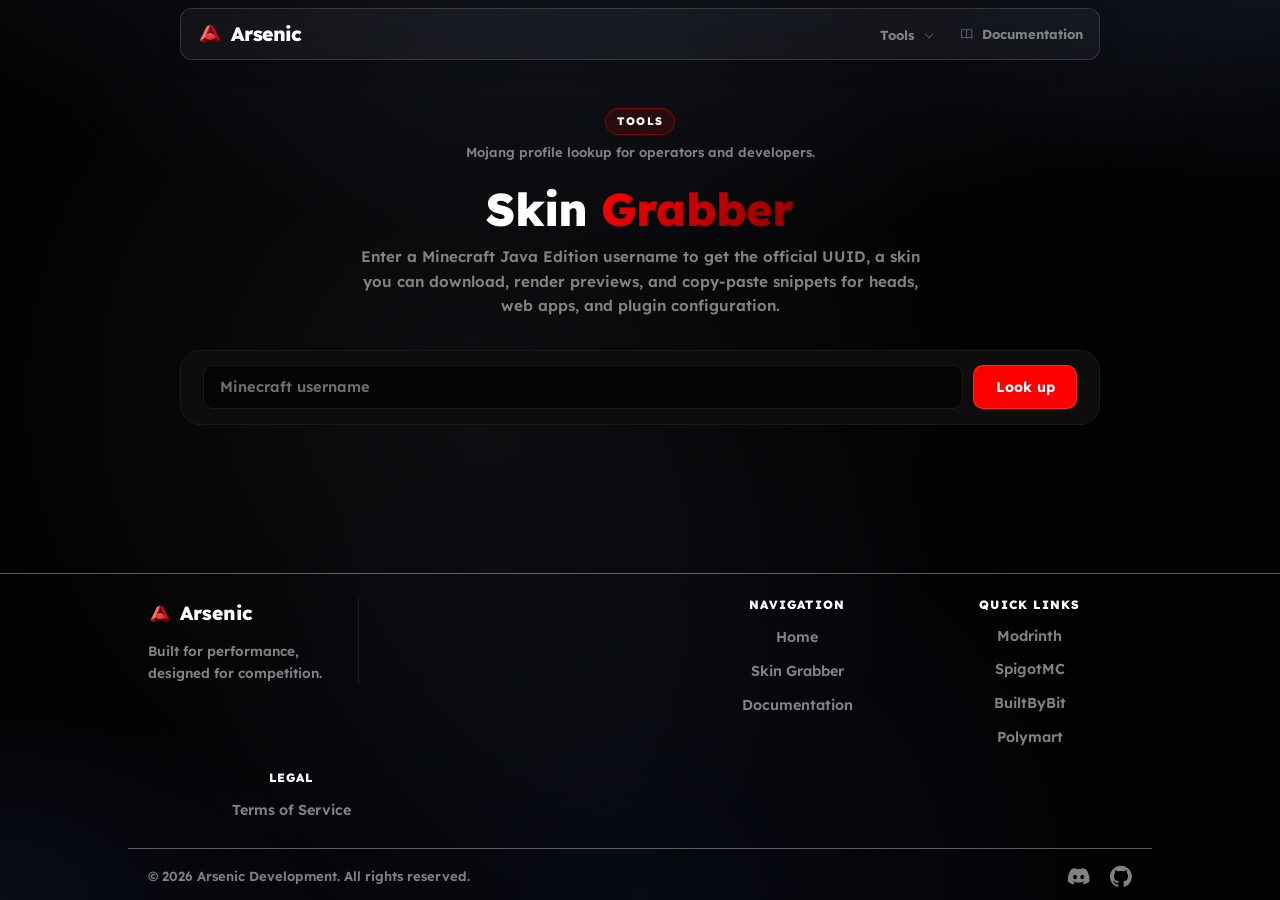
==== skingrabber/index.html @ a6e33fc0 "Fixed some bugs about skin grabber" ====
<!doctype html>
<html lang="en" data-theme="dark">
    <head>
        <meta charset="UTF-8" />
        <meta name="viewport" content="width=device-width, initial-scale=1.0" />
        <meta
            name="description"
            content="Look up any Minecraft Java player: UUID, skin download, avatar URL, and quick copy fields for server owners and plugin configs."
        />
        <meta name="robots" content="index, follow" />
        <meta property="og:type" content="website" />
        <meta
            property="og:title"
            content="Arsenic Development | Skin Grabber"
        />
        <meta
            property="og:description"
            content="Resolve Minecraft usernames to UUIDs, preview skins, and copy URLs for your server stack."
        />
        <meta name="twitter:card" content="summary" />
        <title>Skin Grabber | Arsenic Development</title>

        <link rel="preload" href="../assets/arsenic.png" as="image" />
        <link rel="icon" type="image/png" href="../assets/arsenic.png" />

        <link rel="preconnect" href="https://fonts.googleapis.com" />
        <link rel="preconnect" href="https://fonts.gstatic.com" crossorigin />
        <link
            href="https://fonts.googleapis.com/css2?family=Lexend:wght@100..900&display=swap"
            rel="stylesheet"
        />
        <link
            rel="stylesheet"
            href="https://cdn.jsdelivr.net/npm/bootstrap-icons@1.11.3/font/bootstrap-icons.min.css"
            crossorigin="anonymous"
        />
        <link rel="stylesheet" href="../styles.css" />
    </head>

    <body>
        <a href="#main" class="skip-link">Skip to main content</a>

        <header class="header">
            <div class="header-inner">
                <div class="header-container">
                    <a
                        href="../index.html"
                        class="logo logo--link"
                        aria-label="Arsenic home"
                    >
                        <img
                            src="../assets/arsenic.png"
                            alt=""
                            class="logo-img"
                            width="26"
                            height="26"
                        />
                        <span class="logo-text">Arsenic</span>
                    </a>

                    <nav class="nav-menu" aria-label="Main">
                        <ul class="nav-links">
                            <li class="nav-item dropdown" id="tools-dropdown">
                                <a
                                    href="#"
                                    class="nav-link nav-link--tools dropdown-toggle"
                                    aria-expanded="false"
                                    aria-haspopup="true"
                                >
                                    <span class="nav-link-label">Tools</span>
                                    <i
                                        class="bi bi-chevron-down dropdown-arrow"
                                        aria-hidden="true"
                                    ></i>
                                </a>
                                <ul class="dropdown-menu" role="menu">
                                    <li role="none">
                                        <a href="#" role="menuitem"
                                            ><i
                                                class="bi bi-palette-fill dropdown-item-icon"
                                                aria-hidden="true"
                                            ></i>
                                            GUI Texture Builder</a
                                        >
                                    </li>
                                    <li role="none">
                                        <a href="./" role="menuitem"
                                            ><i
                                                class="bi bi-person-square dropdown-item-icon"
                                                aria-hidden="true"
                                            ></i>
                                            Skin Grabber</a
                                        >
                                    </li>
                                </ul>
                            </li>
                            <li>
                                <a href="#" class="nav-link nav-link--doc">
                                    <i
                                        class="bi bi-book nav-link-icon"
                                        aria-hidden="true"
                                    ></i>
                                    <span class="nav-link-label"
                                        >Documentation</span
                                    >
                                </a>
                            </li>
                        </ul>
                    </nav>
                </div>
            </div>
        </header>

        <main id="main">
            <section
                class="tool-page section"
                aria-labelledby="skin-grabber-title"
            >
                <div class="container">
                    <div class="tool-page-header">
                        <div
                            class="section-eyebrow section-eyebrow--center animate-on-scroll slide-up"
                        >
                            <span class="section-badge section-badge--red"
                                >Tools</span
                            >
                            <p class="section-lede">
                                Mojang profile lookup for operators and
                                developers.
                            </p>
                        </div>
                        <h1 id="skin-grabber-title">
                            Skin <span class="text-gradient">Grabber</span>
                        </h1>
                        <p class="tool-page-lede">
                            Enter a Minecraft Java Edition username to get the
                            official UUID, a skin you can download, render
                            previews, and copy‑paste snippets for heads, web
                            apps, and plugin configuration.
                        </p>
                    </div>

                    <div class="tool-panel animate-on-scroll slide-up">
                        <form
                            class="tool-form"
                            id="skin-form"
                            method="get"
                            action="#"
                            autocomplete="off"
                            data-bwignore
                            data-lpignore="true"
                            data-1p-ignore
                        >
                            <label class="visually-hidden" for="skin-username"
                                >Minecraft username</label
                            >
                            <input
                                class="tool-input"
                                id="skin-username"
                                name="mc-player-lookup"
                                type="search"
                                placeholder="Minecraft username"
                                spellcheck="false"
                                maxlength="16"
                                required
                                autocomplete="off"
                                autocorrect="off"
                                autocapitalize="none"
                                data-bwignore
                                data-lpignore="true"
                                data-1p-ignore
                            />
                            <button type="submit" class="tool-submit">
                                Look up
                            </button>
                        </form>
                        <p
                            class="tool-status"
                            id="skin-status"
                            role="status"
                            aria-live="polite"
                        ></p>
                        <div
                            class="tool-results"
                            id="skin-results"
                            aria-live="polite"
                        ></div>
                    </div>
                </div>
            </section>
        </main>

        <footer class="footer" role="contentinfo">
            <div class="footer-separator"></div>
            <div class="container footer-container">
                <div class="footer-brand">
                    <div class="footer-logo">
                        <img
                            src="../assets/arsenic.png"
                            alt=""
                            class="footer-logo-img"
                            loading="lazy"
                            width="24"
                            height="24"
                        />
                        <span class="footer-logo-text">Arsenic</span>
                    </div>
                    <p class="footer-desc">
                        Built for performance,<br />
                        designed for competition.<br />
                    </p>
                </div>

                <div class="footer-divider" aria-hidden="true"></div>

                <nav class="footer-col footer-nav-block" aria-label="Footer">
                    <h4 class="footer-col-title">Navigation</h4>
                    <ul>
                        <li><a href="../index.html#main">Home</a></li>
                        <li><a href="./">Skin Grabber</a></li>
                        <li><a href="#">Documentation</a></li>
                    </ul>
                </nav>

                <div class="footer-col footer-quick-block">
                    <h4 class="footer-col-title">Quick Links</h4>
                    <ul class="footer-market-icons">
                        <li>
                            <a
                                href="https://modrinth.com"
                                class="footer-market-link"
                                target="_blank"
                                rel="noopener noreferrer"
                                >Modrinth</a
                            >
                        </li>
                        <li>
                            <a
                                href="https://www.spigotmc.org"
                                class="footer-market-link"
                                target="_blank"
                                rel="noopener noreferrer"
                                >SpigotMC</a
                            >
                        </li>
                        <li>
                            <a
                                href="https://builtbybit.com"
                                class="footer-market-link"
                                target="_blank"
                                rel="noopener noreferrer"
                                >BuiltByBit</a
                            >
                        </li>
                        <li>
                            <a
                                href="https://polymart.org"
                                class="footer-market-link"
                                target="_blank"
                                rel="noopener noreferrer"
                                >Polymart</a
                            >
                        </li>
                    </ul>
                </div>

                <div class="footer-col footer-legal-block">
                    <h4 class="footer-col-title">Legal</h4>
                    <ul>
                        <li><a href="#">Terms of Service</a></li>
                    </ul>
                </div>
            </div>
            <div class="footer-bottom">
                <div class="container footer-bottom-container">
                    <p class="footer-bottom-copy">
                        &copy; <span id="current-year"></span> Arsenic
                        Development. All rights reserved.
                    </p>
                    <div class="footer-bottom-links">
                        <a
                            href="https://discord.gg/BewvqAe3jb"
                            aria-label="Discord"
                            target="_blank"
                            rel="noopener noreferrer"
                            class="footer-bottom-icon"
                            ><i
                                class="bi bi-discord footer-icon-bs"
                                aria-hidden="true"
                            ></i
                        ></a>
                        <a
                            href="https://github.com/Arsenic-Development"
                            aria-label="GitHub"
                            target="_blank"
                            rel="noopener noreferrer"
                            class="footer-bottom-icon"
                            ><i
                                class="bi bi-github footer-icon-bs"
                                aria-hidden="true"
                            ></i
                        ></a>
                    </div>
                </div>
            </div>
        </footer>

        <script src="../script.js"></script>
        <script src="skin-grabber.js"></script>
    </body>
</html>
---- styles.css ----
:root {
    --color-primary: #ff0000;
    --color-primary-dark: #b30000;
    --color-primary-rgb: 255, 0, 0;

    --color-bg: #000000;
    --color-bg-soft: #0a0a0a;
    --color-bg-card: #0d0d0d;
    --color-bg-icon: #050505;
    --color-bg-rgb: 0, 0, 0;

    --color-text: #ffffff;
    --color-text-muted: #828282;
    --color-border: #1a1a1a;

    --gradient-primary: linear-gradient(
        135deg,
        var(--color-primary) 0%,
        #8b0000 100%
    );
    --gradient-glow: radial-gradient(
        circle,
        rgba(255, 0, 0, 0.35) 0%,
        rgba(0, 0, 0, 0) 65%
    );

    --font-sans: "Lexend", ui-sans-serif, system-ui, "Segoe UI", sans-serif;
    --font-mono:
        ui-monospace, SFMono-Regular, "Cascadia Code", "Source Code Pro", Menlo,
        Consolas, monospace;
    --font-serif: ui-serif, Georgia, "Times New Roman", serif;

    --spacing-sm: 0.5rem;
    --spacing-md: 1rem;
    --spacing-lg: 2rem;
    --spacing-xl: 4rem;
    --radius-sm: 8px;
    --radius-md: 12px;
    --radius-lg: 24px;

    --transition-fast: 0.2s ease;
    --transition-normal: 0.3s cubic-bezier(0.4, 0, 0.2, 1);
    --transition-slow: 0.5s ease;

    --shadow-sm:
        0 4px 6px -1px rgba(0, 0, 0, 0.1), 0 2px 4px -1px rgba(0, 0, 0, 0.06);
    --shadow-md:
        0 10px 15px -3px rgba(0, 0, 0, 0.5), 0 4px 6px -2px rgba(0, 0, 0, 0.25);
    --shadow-glow: 0 0 28px rgba(255, 0, 0, 0.45);

    --layout-width: 80%;
    --layout-max: 1440px;
    --band-max: 920px;
}

@layer base {
    *,
    *::before,
    *::after {
        margin: 0;
        padding: 0;
        box-sizing: border-box;
    }

    html {
        scroll-behavior: smooth;
        font-size: 16px;
    }

    body {
        font-family: var(--font-sans);
        background-color: #020203;
        color: var(--color-text);
        line-height: 1.65;
        overflow-x: hidden;
        position: relative;
        min-height: 100vh;
        display: flex;
        flex-direction: column;
        font-size: 106.25%;
        font-weight: 600;
        user-select: none;
        -webkit-user-drag: none;
        scrollbar-width: none;
        -ms-overflow-style: none;
    }

    body::before {
        content: "";
        position: fixed;
        inset: 0;
        z-index: -1;
        pointer-events: none;
        background:
            radial-gradient(
                ellipse 120% 90% at 50% -25%,
                rgba(51, 65, 85, 0.45),
                transparent 58%
            ),
            radial-gradient(
                ellipse 55% 40% at 100% 0%,
                rgba(30, 41, 59, 0.35),
                transparent 55%
            ),
            radial-gradient(
                ellipse 50% 45% at 0% 100%,
                rgba(15, 23, 42, 0.55),
                transparent 50%
            ),
            radial-gradient(
                circle at 50% 100%,
                rgba(15, 23, 42, 0.4),
                transparent 45%
            ),
            #020203;
        animation: ambientMesh 22s ease-in-out infinite alternate;
    }

    body::after {
        content: "";
        position: fixed;
        inset: -15%;
        z-index: -1;
        pointer-events: none;
        background: radial-gradient(
            circle at 40% 45%,
            rgba(148, 163, 184, 0.08),
            transparent 42%
        );
        animation: ambientGlow 16s ease-in-out infinite alternate;
    }

    body::-webkit-scrollbar {
        display: none;
    }

    h1,
    h2,
    h3,
    h4,
    h5,
    h6 {
        font-family: var(--font-sans);
        line-height: 1.15;
        font-weight: 800;
        letter-spacing: -0.02em;
    }

    #main {
        flex: 1 0 auto;
    }

    a {
        text-decoration: none;
        color: inherit;
        transition: color var(--transition-fast);
    }

    ul {
        list-style: none;
    }

    code,
    kbd,
    samp,
    pre {
        font-family: var(--font-mono);
    }

    img {
        max-width: 100%;
        height: auto;
        display: block;
        image-rendering: -webkit-optimize-contrast;
    }

    .skip-link {
        position: absolute;
        top: -100px;
        left: 0;
        background: var(--color-primary);
        color: white;
        padding: 1rem;
        z-index: 2000;
        transition: top 0.3s ease;
        font-family: var(--font-sans);
        font-size: 0.9rem;
        font-weight: 700;
    }

    .skip-link:focus {
        top: 0;
    }

    .visually-hidden {
        position: absolute;
        width: 1px;
        height: 1px;
        padding: 0;
        margin: -1px;
        overflow: hidden;
        clip: rect(0, 0, 0, 0);
        white-space: nowrap;
        border: 0;
    }
}

@layer components {
    .container {
        width: var(--layout-width);
        max-width: var(--layout-max);
        margin: 0 auto;
        padding: 0 clamp(0.75rem, 2vw, 1.25rem);
    }

    .section {
        padding: calc(var(--spacing-xl) * 2) 0;
        position: relative;
        display: flex;
        flex-direction: column;
        justify-content: center;
        overflow: hidden;
        contain: content;
    }

    .section-title {
        font-size: clamp(2.25rem, 4.5vw, 3.5rem);
        margin-bottom: var(--spacing-xl);
        text-align: center;
        font-weight: 800;
    }

    .section-eyebrow {
        display: flex;
        flex-direction: column;
        align-items: flex-start;
        gap: 0.45rem;
        margin-bottom: 1.25rem;
        max-width: 28rem;
    }

    .section-eyebrow--center {
        align-items: center;
        text-align: center;
        margin-left: auto;
        margin-right: auto;
        max-width: 32rem;
    }

    .section-eyebrow + .section-title,
    .section-eyebrow + .hero-badge {
        margin-top: 0;
    }

    .hero-content > .section-eyebrow {
        margin-left: auto;
        margin-right: auto;
        align-items: center;
        text-align: center;
    }

    .section-badge {
        display: inline-flex;
        align-items: center;
        padding: 0.22rem 0.65rem;
        border-radius: 999px;
        font-size: 0.68rem;
        font-weight: 800;
        letter-spacing: 0.12em;
        text-transform: uppercase;
        color: rgba(255, 255, 255, 0.9);
        background: rgba(255, 255, 255, 0.08);
        border: 1px solid rgba(255, 255, 255, 0.16);
    }

    .section-badge--red {
        color: #fff;
        background: rgba(255, 0, 0, 0.12);
        border-color: rgba(255, 0, 0, 0.35);
    }

    .section-lede {
        font-family: var(--font-sans);
        font-size: 0.82rem;
        font-weight: 600;
        color: var(--color-text-muted);
        line-height: 1.55;
        margin: 0;
    }

    .faq-list {
        max-width: var(--band-max);
        margin: 0 auto;
        display: flex;
        flex-direction: column;
        gap: 1rem;
    }

    .faq-item {
        padding: 0;
        border-radius: 12px;
        border: 1px solid var(--color-border);
        background: rgba(255, 255, 255, 0.02);
        transition:
            border-color var(--transition-normal),
            background-color var(--transition-normal);
    }

    .faq-item:hover {
        border-color: rgba(255, 0, 0, 0.2);
        background: rgba(255, 0, 0, 0.04);
    }

    .faq-summary {
        display: flex;
        align-items: center;
        justify-content: space-between;
        gap: 0.75rem;
        padding: 1.1rem 1.25rem;
        list-style: none;
        cursor: pointer;
        font-family: var(--font-sans);
        font-size: 0.95rem;
        font-weight: 800;
        color: var(--color-text);
    }

    .faq-item summary::-webkit-details-marker,
    .faq-summary::-webkit-details-marker {
        display: none;
    }

    .faq-question-text {
        flex: 1;
        text-align: left;
        line-height: 1.3;
    }

    .faq-chevron {
        flex-shrink: 0;
        display: flex;
        align-items: center;
        justify-content: center;
        width: 1.35rem;
        height: 1.35rem;
        font-size: 0.82rem;
        color: var(--color-text-muted);
        opacity: 0.9;
        transition:
            transform var(--transition-normal),
            color var(--transition-fast);
    }

    .faq-item[open] .faq-chevron {
        transform: rotate(180deg);
        color: var(--color-primary);
    }

    .faq-answer {
        font-family: var(--font-sans);
        font-size: 0.88rem;
        font-weight: 600;
        color: var(--color-text-muted);
        line-height: 1.6;
        margin: 0;
        padding: 0.75rem 1.25rem 1.15rem;
        border-top: 1px solid rgba(255, 255, 255, 0.06);
    }

    .header {
        position: fixed;
        top: 0.5rem;
        left: 50%;
        transform: translateX(-50%);
        width: min(var(--layout-width), var(--band-max));
        max-width: min(var(--layout-max), var(--band-max));
        z-index: 1000;
        background: rgba(255, 255, 255, 0.04);
        backdrop-filter: blur(18px) saturate(1.2);
        -webkit-backdrop-filter: blur(18px) saturate(1.2);
        border: 1px solid rgba(255, 255, 255, 0.14);
        border-radius: 12px;
        padding: 0;
        box-shadow: 0 2px 24px rgba(0, 0, 0, 0.12);
        transition:
            background var(--transition-normal),
            border-color var(--transition-normal),
            backdrop-filter 0.35s ease,
            -webkit-backdrop-filter 0.35s ease,
            box-shadow var(--transition-normal);
    }

    .header.scrolled {
        background: rgba(255, 255, 255, 0.04);
        border-color: rgba(255, 255, 255, 0.14);
        backdrop-filter: blur(18px) saturate(1.2);
        -webkit-backdrop-filter: blur(18px) saturate(1.2);
        box-shadow: 0 2px 24px rgba(0, 0, 0, 0.12);
    }

    .header-inner {
        width: 100%;
        margin: 0;
        padding: 0.55rem 1rem;
    }

    .header-container {
        display: flex;
        align-items: center;
        justify-content: space-between;
        width: 100%;
        gap: 1rem;
    }

    .logo {
        display: flex;
        align-items: center;
        gap: 0.5rem;
        font-family: var(--font-sans);
        font-size: clamp(1.02rem, 2.1vw, 1.22rem);
        font-weight: 800;
        letter-spacing: -0.03em;
        white-space: nowrap;
        transition: color var(--transition-normal);
    }

    .logo--link {
        cursor: pointer;
        color: inherit;
        text-decoration: none;
    }

    .logo--link:hover .logo-text {
        color: var(--color-primary);
    }

    .logo-img {
        width: 26px;
        height: 26px;
        object-fit: contain;
        image-rendering: auto;
        -webkit-font-smoothing: antialiased;
    }

    .nav-link--doc,
    .nav-link--tools {
        flex-direction: row;
        align-items: center;
        justify-content: flex-start;
        gap: 0.45rem;
    }

    .nav-link-label {
        line-height: 1.2;
    }

    .dropdown-arrow {
        display: inline-flex;
        align-items: center;
        justify-content: center;
        width: 1rem;
        height: 1rem;
        font-size: 0.64rem;
        line-height: 1;
        margin: 0;
        opacity: 0.9;
        transition: transform 0.3s cubic-bezier(0.4, 0, 0.2, 1);
    }

    .nav-link-icon {
        display: inline-flex;
        align-items: center;
        justify-content: center;
        width: 1rem;
        height: 1rem;
        font-size: 0.72rem;
        line-height: 1;
        opacity: 0.85;
    }

    .nav-menu {
        margin-left: auto;
    }

    .nav-links {
        display: flex;
        gap: 1.35rem;
        margin: 0;
        align-items: center;
    }

    .nav-item.dropdown {
        position: relative;
    }

    .nav-item.dropdown::after {
        content: "";
        position: absolute;
        left: 50%;
        transform: translateX(-50%);
        top: 100%;
        width: min(12rem, 85vw);
        height: 0.85rem;
        background: transparent;
        z-index: 1001;
    }

    .nav-link {
        font-family: var(--font-sans);
        font-size: 0.82rem;
        font-weight: 700;
        color: var(--color-text-muted);
        transition: color var(--transition-fast);
        display: inline-flex;
        align-items: center;
        gap: 0.45rem;
    }

    .nav-item.dropdown:hover .dropdown-arrow,
    .nav-item.dropdown.active .dropdown-arrow {
        transform: rotate(-180deg);
    }

    .nav-link:hover {
        color: var(--color-primary);
    }

    .dropdown-menu {
        position: absolute;
        top: calc(100% + 0.35rem);
        left: 50%;
        transform: translateX(-50%) translateY(0);
        background: rgba(8, 8, 8, 0.94);
        border: 1px solid var(--color-border);
        border-radius: 10px;
        padding: 0.35rem 0;
        min-width: 11.5rem;
        max-width: 14rem;
        opacity: 0;
        visibility: hidden;
        pointer-events: none;
        z-index: 1002;
        transition:
            opacity var(--transition-fast),
            visibility var(--transition-fast),
            transform var(--transition-fast);
        box-shadow: var(--shadow-md);
    }

    .nav-item.dropdown:hover .dropdown-menu,
    .nav-item.dropdown.active .dropdown-menu {
        opacity: 1;
        visibility: visible;
        pointer-events: auto;
        transform: translateX(-50%) translateY(0);
    }

    .dropdown-menu a {
        display: flex;
        align-items: center;
        gap: 0.55rem;
        padding: 0.42rem 0.75rem;
        font-family: var(--font-sans);
        font-size: 0.8rem;
        font-weight: 600;
        color: var(--color-text-muted);
    }

    .dropdown-item-icon {
        flex-shrink: 0;
        font-size: 0.95rem;
        opacity: 0.85;
        color: var(--color-primary);
    }

    .dropdown-menu a:hover {
        color: var(--color-primary);
        background: rgba(255, 0, 0, 0.06);
    }

    .dropdown-menu a:hover .dropdown-item-icon {
        opacity: 1;
    }

    .btn {
        display: inline-flex;
        align-items: center;
        justify-content: center;
        gap: 0.5rem;
        border-radius: var(--radius-sm);
        font-family: var(--font-sans);
        transition: all var(--transition-normal);
    }

    .hero {
        position: relative;
        min-height: 100vh;
        padding-top: clamp(6rem, 14vh, 8rem);
        padding-bottom: 9rem;
        text-align: center;
    }

    .hero-backdrop {
        position: absolute;
        inset: 0;
        z-index: 0;
        pointer-events: none;
        background-image:
            linear-gradient(rgba(255, 255, 255, 0.035) 1px, transparent 1px),
            linear-gradient(
                90deg,
                rgba(255, 255, 255, 0.035) 1px,
                transparent 1px
            );
        background-size: 52px 52px;
        mask-image: radial-gradient(
            ellipse 85% 75% at 50% 40%,
            rgb(0 0 0) 0%,
            transparent 72%
        );
        -webkit-mask-image: radial-gradient(
            ellipse 85% 75% at 50% 40%,
            rgb(0 0 0) 0%,
            transparent 72%
        );
        opacity: 0.55;
        animation: gridDrift 48s linear infinite;
    }

    .hero-backdrop::after {
        content: "";
        position: absolute;
        inset: 0;
        background: radial-gradient(
            ellipse 70% 55% at 50% 28%,
            rgba(148, 163, 184, 0.06),
            transparent 65%
        );
        mix-blend-mode: screen;
    }

    .hero-content {
        position: relative;
        z-index: 1;
    }

    .hero-badge {
        display: inline-flex;
        align-items: center;
        gap: 0.45rem;
        margin: 0 auto 1.15rem;
        padding: 0.4rem 1rem 0.4rem 0.65rem;
        border-radius: 999px;
        font-family: var(--font-sans);
        font-size: 0.7rem;
        font-weight: 700;
        letter-spacing: 0.06em;
        text-transform: uppercase;
        color: rgba(255, 255, 255, 0.88);
        background: rgba(255, 255, 255, 0.06);
        border: 1px solid rgba(255, 255, 255, 0.16);
        backdrop-filter: blur(10px);
        -webkit-backdrop-filter: blur(10px);
        box-shadow: inset 0 1px 0 rgba(255, 255, 255, 0.06);
    }

    .hero-badge-pulse {
        width: 6px;
        height: 6px;
        border-radius: 50%;
        background: #ffaa00;
        box-shadow: 0 0 0 2px rgba(255, 170, 0, 0.35);
        animation: badgePulse 2s ease-in-out infinite;
    }

    .btn-hero {
        display: inline-flex;
        align-items: center;
        gap: 0.85rem;
        background-color: var(--color-bg-card);
        color: var(--color-text);
        padding: 1rem 1.5rem;
        font-size: 0.92rem;
        font-family: var(--font-sans);
        font-weight: 700;
        letter-spacing: 0.02em;
        text-transform: none;
        border: 1px solid var(--color-border);
        border-radius: 1.25rem;
        box-shadow: none;
        margin-top: 2rem;
        transition:
            border-color var(--transition-normal),
            background-color var(--transition-normal),
            color var(--transition-fast),
            transform var(--transition-fast);
        contain: layout paint;
    }

    .btn-hero-icon {
        width: 2.85rem;
        height: 2.85rem;
        border-radius: 0.65rem;
        background: var(--color-bg-icon);
        border: 1px solid var(--color-border);
        display: grid;
        place-items: center;
        color: #5865f2;
        font-size: 1.2rem;
        flex-shrink: 0;
        transition:
            border-color var(--transition-normal),
            box-shadow var(--transition-normal);
        box-shadow: inset 0 1px 0 rgba(255, 255, 255, 0.04);
        outline: none;
    }

    .hero-content h1 {
        font-family: var(--font-sans);
        font-size: clamp(2.5rem, 6vw, 4.25rem);
        font-weight: 800;
        letter-spacing: -0.03em;
        line-height: 1.08;
    }

    .hero-subtitle {
        font-family: var(--font-sans);
        color: var(--color-text-muted);
        max-width: 38rem;
        margin-inline: auto;
        font-size: 1.02rem;
        font-weight: 600;
        line-height: 1.65;
    }

    .scroll-cta {
        position: absolute;
        bottom: 2.5rem;
        left: 50%;
        transform: translateX(-50%);
        z-index: 1;
        display: flex;
        flex-direction: column;
        align-items: center;
        gap: 0.65rem;
    }

    .scroll-hint {
        font-family: var(--font-sans);
        font-size: 0.75rem;
        font-weight: 700;
        letter-spacing: 0.18em;
        text-transform: uppercase;
        color: var(--color-text-muted);
        opacity: 0.92;
    }

    .scroll-indicator {
        position: static;
        margin: 0;
        padding: 0;
        width: auto;
        height: auto;
        border: none;
        background: transparent;
        cursor: default;
        pointer-events: none;
        color: var(--color-primary);
        opacity: 0.88;
        line-height: 1;
        display: grid;
        place-items: center;
    }

    .scroll-indicator-arrow {
        font-size: 1.2rem;
        display: inline-block;
        line-height: 1;
        animation: scrollChevronFloat 1.6s ease-in-out infinite;
        will-change: transform;
    }

    .btn-hero:hover {
        border-color: rgba(255, 0, 0, 0.2);
        background: rgba(255, 0, 0, 0.04);
        color: var(--color-primary);
    }

    .btn-hero:hover .btn-hero-icon {
        border-color: rgba(255, 0, 0, 0.25);
        color: #7289da;
    }

    .btn-hero-label {
        line-height: 1.25;
        text-align: left;
    }

    .offer-card {
        background-color: var(--color-bg-card);
        padding: 2rem 1.75rem 2.25rem;
        border-radius: 1.25rem;
        border: 1px solid var(--color-border);
        text-align: center;
        transition:
            border-color var(--transition-normal),
            background-color var(--transition-normal);
        contain: layout paint;
    }

    .offer-card:hover {
        border-color: rgba(255, 0, 0, 0.2);
        background: rgba(255, 0, 0, 0.04);
    }

    .offer-icon-wrap {
        display: flex;
        justify-content: center;
        margin-bottom: 1.35rem;
    }

    .offer-icon {
        width: 3.25rem;
        height: 3.25rem;
        border-radius: 0.65rem;
        background: var(--color-bg-icon);
        border: 1px solid var(--color-border);
        display: grid;
        place-items: center;
        color: var(--color-primary);
        font-size: 1.35rem;
        box-shadow: inset 0 1px 0 rgba(255, 255, 255, 0.04);
        transition:
            box-shadow var(--transition-normal),
            border-color var(--transition-normal);
    }

    .offer-card h3 {
        font-family: var(--font-sans);
        font-size: clamp(1.25rem, 2.4vw, 1.5rem);
        font-weight: 800;
        color: var(--color-text);
        margin-bottom: 0.75rem;
        letter-spacing: -0.02em;
    }

    .offer-card p {
        font-family: var(--font-sans);
        color: var(--color-text-muted);
        font-size: 0.94rem;
        line-height: 1.62;
        font-weight: 600;
    }

    .section.offer {
        padding-bottom: calc(var(--spacing-xl) * 2.25);
    }

    .stat-item {
        padding: 1.75rem 1.25rem;
        border-radius: 1rem;
        background: rgba(255, 255, 255, 0.02);
        border: 1px solid var(--color-border);
        transition:
            border-color var(--transition-normal),
            background var(--transition-normal);
    }

    .stat-item:hover {
        border-color: rgba(255, 0, 0, 0.2);
        background: rgba(255, 0, 0, 0.04);
    }

    .stat-number .counter {
        font-family: var(--font-mono);
        background: var(--gradient-primary);
        -webkit-background-clip: text;
        background-clip: text;
        color: transparent;
        font-size: 2.5rem;
        font-weight: 800;
        font-feature-settings: "tnum";
    }

    .tool-page {
        padding-top: clamp(5.5rem, 12vh, 7rem);
        padding-bottom: calc(var(--spacing-xl) * 1.75);
        user-select: text;
        -webkit-user-select: text;
    }

    .tool-page-header {
        text-align: center;
        max-width: 36rem;
        margin: 0 auto 2rem;
    }

    .tool-page-header h1 {
        font-size: clamp(2rem, 4.5vw, 2.85rem);
        margin-bottom: 0.65rem;
    }

    .tool-page-lede {
        color: var(--color-text-muted);
        font-size: 0.95rem;
        line-height: 1.6;
        margin: 0;
    }

    .tool-panel {
        max-width: var(--band-max);
        margin: 0 auto;
        background-color: var(--color-bg-card);
        border: 1px solid var(--color-border);
        border-radius: 1.25rem;
        padding: 0.85rem clamp(0.95rem, 2.5vw, 1.35rem) 0.95rem;
        transition:
            border-color var(--transition-normal),
            background-color var(--transition-normal);
    }

    .tool-panel:has(.tool-results.is-visible) {
        padding-bottom: 1.35rem;
    }

    .tool-panel:hover {
        border-color: rgba(255, 0, 0, 0.15);
    }

    .tool-form {
        display: flex;
        flex-wrap: wrap;
        gap: 0.65rem;
        align-items: stretch;
        margin-bottom: 0;
    }

    .tool-input {
        flex: 1 1 12rem;
        min-width: 0;
        font-family: var(--font-sans);
        font-size: 0.92rem;
        font-weight: 600;
        color: var(--color-text);
        background: var(--color-bg-icon);
        border: 1px solid var(--color-border);
        border-radius: 10px;
        padding: 0.72rem 1rem;
        transition:
            border-color var(--transition-fast),
            box-shadow var(--transition-fast);
    }

    .tool-input::placeholder {
        color: rgba(130, 130, 130, 0.85);
    }

    .tool-input:focus {
        outline: none;
        border-color: rgba(255, 0, 0, 0.45);
        box-shadow: 0 0 0 3px rgba(255, 0, 0, 0.12);
    }

    .tool-submit {
        flex: 0 0 auto;
        font-family: var(--font-sans);
        font-size: 0.88rem;
        font-weight: 700;
        color: #fff;
        background: var(--color-primary);
        border: 1px solid rgba(255, 255, 255, 0.18);
        border-radius: 10px;
        padding: 0.72rem 1.35rem;
        cursor: pointer;
        transition:
            filter var(--transition-fast),
            transform var(--transition-fast);
    }

    .tool-submit:hover {
        filter: brightness(1.08);
    }

    .tool-submit:active {
        transform: scale(0.98);
    }

    .tool-submit:disabled {
        opacity: 0.55;
        cursor: not-allowed;
        transform: none;
    }

    .tool-status:empty {
        display: none;
    }

    .tool-status {
        font-size: 0.84rem;
        font-weight: 600;
        color: var(--color-text-muted);
        margin: 0.45rem 0 0;
    }

    .tool-status--error {
        color: #ff6b6b;
    }

    .tool-results {
        display: none;
        border-top: 1px solid rgba(255, 255, 255, 0.06);
        padding-top: 1.35rem;
        margin-top: 0.25rem;
    }

    .tool-results.is-visible {
        display: block;
    }

    .tool-results-grid {
        display: grid;
        gap: 1.15rem;
    }

    @media (min-width: 720px) {
        .tool-results-grid {
            grid-template-columns: minmax(0, 1fr) auto;
            align-items: start;
        }
    }

    .tool-skin-wrap {
        display: flex;
        justify-content: center;
        padding: 0.5rem 0;
    }

    .tool-skin-img {
        width: 120px;
        height: auto;
        image-rendering: pixelated;
        border-radius: 8px;
        border: 1px solid var(--color-border);
        background: var(--color-bg-icon);
    }

    .tool-meta-block h2 {
        font-size: 0.72rem;
        text-transform: uppercase;
        letter-spacing: 0.12em;
        color: var(--color-text-muted);
        margin: 0 0 0.85rem;
    }

    .tool-dl-row {
        display: flex;
        flex-wrap: wrap;
        gap: 0.5rem;
        margin-top: 1rem;
    }

    .tool-dl {
        display: inline-flex;
        align-items: center;
        gap: 0.4rem;
        font-size: 0.82rem;
        font-weight: 700;
        padding: 0.5rem 0.85rem;
        border-radius: 8px;
        border: 1px solid var(--color-border);
        background: var(--color-bg-icon);
        color: var(--color-text);
        transition:
            border-color var(--transition-fast),
            color var(--transition-fast);
    }

    .tool-dl:hover {
        border-color: rgba(255, 0, 0, 0.3);
        color: var(--color-primary);
    }

    .tool-field {
        margin-bottom: 0.65rem;
    }

    .tool-field label {
        display: block;
        font-size: 0.72rem;
        font-weight: 800;
        letter-spacing: 0.08em;
        text-transform: uppercase;
        color: var(--color-text-muted);
        margin-bottom: 0.28rem;
    }

    .tool-copy-row {
        display: flex;
        gap: 0.4rem;
        align-items: stretch;
    }

    .tool-copy-row code,
    .tool-code-block {
        font-family: var(--font-mono);
        font-size: 0.8rem;
        font-weight: 600;
        color: var(--color-text);
        background: var(--color-bg-icon);
        border: 1px solid var(--color-border);
        border-radius: 8px;
        padding: 0.45rem 0.65rem;
        flex: 1;
        min-width: 0;
        overflow-x: auto;
        word-break: break-all;
    }

    .tool-copy-btn {
        flex-shrink: 0;
        font-family: var(--font-sans);
        font-size: 0.72rem;
        font-weight: 700;
        color: var(--color-text-muted);
        background: transparent;
        border: 1px solid var(--color-border);
        border-radius: 8px;
        padding: 0.4rem 0.65rem;
        cursor: pointer;
        transition:
            border-color var(--transition-fast),
            color var(--transition-fast);
    }

    .tool-copy-btn:hover {
        border-color: rgba(255, 0, 0, 0.35);
        color: var(--color-primary);
    }

    .tool-commands {
        margin-top: 1rem;
    }

    .tool-commands h3 {
        font-size: 0.72rem;
        text-transform: uppercase;
        letter-spacing: 0.1em;
        color: var(--color-text-muted);
        margin: 0 0 0.5rem;
    }
}

@layer utilities {
    .text-gradient {
        background: var(--gradient-primary);
        -webkit-background-clip: text;
        background-clip: text;
        color: transparent;
        display: inline-block;
    }

    .text-center {
        text-align: center;
    }

    :focus-visible {
        outline: 3px solid var(--color-primary);
        outline-offset: 4px;
        border-radius: var(--radius-sm);
    }

    .btn-hero:focus-visible {
        outline: none;
        outline-offset: 0;
        box-shadow: 0 0 0 3px rgba(255, 0, 0, 0.45);
        border-radius: 1.25rem;
    }

    .btn-hero:focus-visible .btn-hero-icon {
        box-shadow: inset 0 1px 0 rgba(255, 255, 255, 0.04);
    }

    @media (prefers-reduced-motion: reduce) {
        *,
        *::before,
        *::after {
            animation-duration: 0.01ms !important;
            animation-iteration-count: 1 !important;
            transition-duration: 0.01ms !important;
            scroll-behavior: auto !important;
        }
    }

    @keyframes ambientMesh {
        0% {
            filter: brightness(1);
            transform: scale(1);
        }
        100% {
            filter: brightness(1.06);
            transform: scale(1.02);
        }
    }

    @keyframes ambientGlow {
        0% {
            opacity: 0.55;
            transform: translate(0, 0) scale(1);
        }
        100% {
            opacity: 0.85;
            transform: translate(3%, -2%) scale(1.12);
        }
    }

    @keyframes gridDrift {
        0% {
            background-position:
                0 0,
                0 0;
        }
        100% {
            background-position:
                52px 52px,
                52px 52px;
        }
    }

    @keyframes badgePulse {
        0%,
        100% {
            opacity: 1;
            transform: scale(1);
        }
        50% {
            opacity: 0.65;
            transform: scale(0.92);
        }
    }

    @keyframes scrollChevronFloat {
        0%,
        100% {
            transform: translateY(-5px);
        }
        50% {
            transform: translateY(7px);
        }
    }

    .animate-on-scroll {
        opacity: 0;
        transform: translateY(30px);
        transition: all 0.8s cubic-bezier(0.4, 0, 0.2, 1);
    }

    .animate-on-scroll.is-visible {
        opacity: 1;
        transform: translateY(0);
    }
}

.footer {
    flex-shrink: 0;
    padding: 1.15rem 0 0;
    margin-bottom: 0.15rem;
    position: relative;
    contain: layout;
}

.footer-separator {
    width: 100%;
    height: 1px;
    margin: 0;
    border: none;
    background: #ffffff;
    opacity: 0.35;
}

.footer-container {
    display: grid;
    grid-template-columns: 1fr;
    gap: 1.35rem;
    align-items: start;
    justify-items: center;
    padding-top: 1.5rem;
    padding-bottom: 0.35rem;
    text-align: center;
}

.footer-brand {
    padding-right: 0;
    margin-right: 0;
    border-right: none;
    max-width: 22rem;
}

@media (min-width: 900px) {
    .footer-container {
        grid-template-columns: minmax(0, 1.4fr) repeat(3, minmax(0, 1fr));
        column-gap: 1.75rem;
        justify-items: stretch;
        text-align: inherit;
    }

    .footer-brand {
        justify-self: start;
        text-align: left;
        max-width: none;
        padding-right: clamp(1rem, 3vw, 2.25rem);
        margin-right: clamp(0.5rem, 2vw, 1.25rem);
        border-right: 1px solid rgba(255, 255, 255, 0.08);
    }

    .footer-nav-block,
    .footer-quick-block,
    .footer-legal-block {
        justify-self: center;
        width: 100%;
        max-width: 13rem;
        text-align: center;
    }
}

@media (max-width: 899px) {
    .footer-brand {
        padding-bottom: 1.15rem;
        margin-bottom: 0.15rem;
        border-bottom: 1px solid rgba(255, 255, 255, 0.08);
    }

    .footer-logo {
        justify-content: center;
    }

    .footer-desc {
        margin-inline: auto;
    }
}

.footer-logo {
    display: flex;
    align-items: center;
    gap: 0.5rem;
    margin-bottom: 0.65rem;
}

.footer-logo-text {
    font-family: var(--font-sans);
    font-size: 1.2rem;
    font-weight: 800;
}

.footer-logo-img {
    width: 24px;
    height: 24px;
    image-rendering: auto;
    -webkit-font-smoothing: antialiased;
}

.footer-desc {
    color: var(--color-text-muted);
    font-size: 0.85rem;
    max-width: 300px;
    font-family: var(--font-sans);
    line-height: 1.6;
}

.footer-col-title {
    margin-bottom: 0.65rem;
    font-size: 0.75rem;
    text-transform: uppercase;
    font-family: var(--font-sans);
    font-weight: 800;
    letter-spacing: 0.1em;
    color: var(--color-text);
}

.footer-quick-block {
    display: flex;
    flex-direction: column;
    align-items: center;
}

.footer-quick-block .footer-col-title {
    margin-bottom: 0.55rem;
}

.footer-nav-block ul,
.footer-legal-block ul {
    display: flex;
    flex-direction: column;
    align-items: center;
    gap: 0.35rem;
}

.footer-nav-block ul li,
.footer-legal-block ul li,
.footer-quick-block .footer-market-icons li {
    margin-bottom: 0;
}

.footer-col > ul > li {
    margin-bottom: 0;
}

.footer-col a {
    color: var(--color-text-muted);
    font-size: 0.9rem;
    font-family: var(--font-sans);
    font-weight: 600;
    transition:
        color var(--transition-fast),
        transform var(--transition-fast);
}

.footer-col a:hover {
    color: var(--color-primary);
}

.footer-nav-block a {
    display: inline-block;
    transform-origin: center center;
}

.footer-nav-block a:hover {
    color: var(--color-primary);
    transform: scale(1.08);
}

.footer-market-icons {
    display: flex;
    flex-direction: column;
    gap: 0.35rem;
    align-items: center;
}

.footer-quick-block .footer-market-icons li {
    margin-bottom: 0;
    width: 100%;
}

.footer-market-link {
    display: inline-flex;
    align-items: center;
    gap: 0.5rem;
    padding: 0;
    margin: 0;
    border: none;
    background: none;
    box-shadow: none;
    border-radius: 0;
    color: var(--color-text-muted);
    transition:
        color var(--transition-fast),
        transform var(--transition-fast);
    transform-origin: center center;
    appearance: none;
    -webkit-appearance: none;
}

.footer-market-link:hover {
    color: var(--color-primary);
    transform: scale(1.08);
}

.footer-bottom {
    margin-top: 1.2rem;
    padding: 0 0 0.2rem;
    border-top: none;
    color: var(--color-text-muted);
    font-size: 0.82rem;
    font-family: var(--font-sans);
    font-weight: 600;
    position: relative;
}

.footer-bottom::before {
    content: "";
    display: block;
    width: 80%;
    max-width: var(--layout-max);
    height: 1px;
    margin: 0 auto 0.6rem;
    background: #ffffff;
    opacity: 0.35;
}

.footer-bottom-container {
    display: flex;
    flex-wrap: wrap;
    align-items: center;
    justify-content: space-between;
    gap: 1rem;
}

.footer-bottom-copy {
    text-align: left;
    margin: 0;
}

.footer-bottom-links {
    display: flex;
    align-items: center;
    gap: 1.25rem;
}

.footer-bottom-icon {
    display: inline-block;
    font-size: 1.35rem;
    color: var(--color-text-muted);
    transition:
        color var(--transition-fast),
        transform var(--transition-fast);
}

.footer-bottom-icon:hover {
    color: var(--color-primary);
    transform: scale(1.12);
}

.offer-grid {
    display: grid;
    grid-template-columns: repeat(auto-fit, minmax(280px, 1fr));
    gap: 1.75rem;
    max-width: var(--band-max);
    margin-inline: auto;
    justify-content: center;
}

.stats-grid {
    display: grid;
    grid-template-columns: repeat(2, minmax(0, 1fr));
    gap: var(--spacing-lg);
    max-width: var(--band-max);
    margin-inline: auto;
    text-align: center;
}

@media (max-width: 520px) {
    .stats-grid {
        grid-template-columns: 1fr;
    }
}

.stat-label {
    color: var(--color-text-muted);
    font-size: 0.75rem;
    font-family: var(--font-sans);
    font-weight: 700;
    text-transform: uppercase;
    letter-spacing: 0.14em;
    margin-top: 0.5rem;
}

@media (max-width: 768px) {
    .nav-links {
        display: none;
    }
}
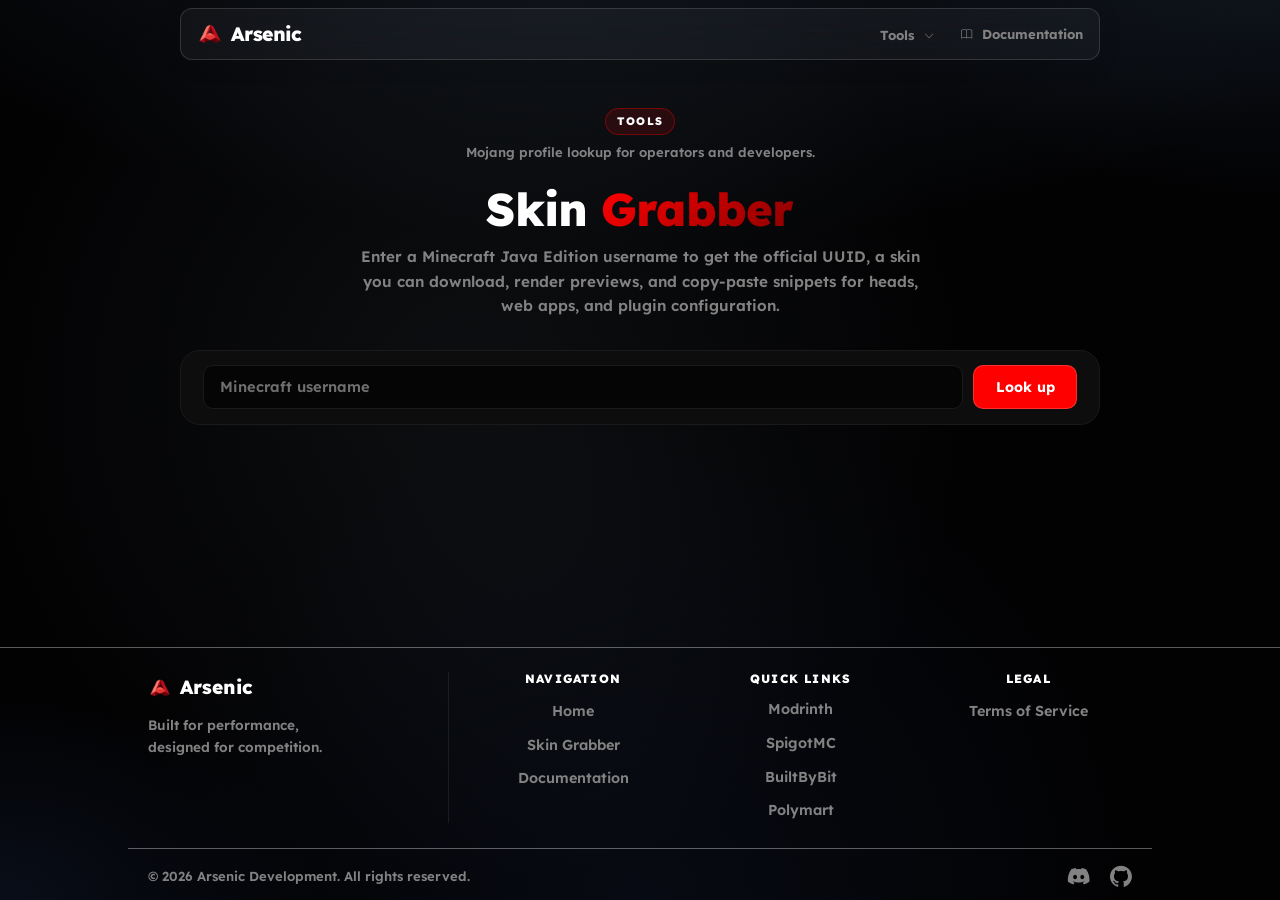
==== commit 91332378: "Fixed some bugs and added another website for skin grabber" ====
--- a/skingrabber/index.html
+++ b/skingrabber/index.html
@@ -146,6 +146,7 @@
                             id="skin-form"
                             method="get"
                             action="#"
+                            novalidate
                             autocomplete="off"
                             data-bwignore
                             data-lpignore="true"
@@ -162,7 +163,6 @@
                                 placeholder="Minecraft username"
                                 spellcheck="false"
                                 maxlength="16"
-                                required
                                 autocomplete="off"
                                 autocorrect="off"
                                 autocapitalize="none"
@@ -174,6 +174,13 @@
                                 Look up
                             </button>
                         </form>
+                        <div
+                            class="tool-validation"
+                            id="skin-validation"
+                            role="alert"
+                            aria-live="assertive"
+                            hidden
+                        ></div>
                         <p
                             class="tool-status"
                             id="skin-status"
--- a/styles.css
+++ b/styles.css
@@ -923,7 +923,7 @@
         padding-bottom: 1.35rem;
     }
 
-    .tool-panel:hover {
+    .tool-panel:hover:not(:has(.tool-input:focus)) {
         border-color: rgba(255, 0, 0, 0.15);
     }
 
@@ -955,10 +955,41 @@
         color: rgba(130, 130, 130, 0.85);
     }
 
-    .tool-input:focus {
+    .tool-input[type="search"]::-webkit-search-cancel-button,
+    .tool-input[type="search"]::-webkit-search-decoration {
+        -webkit-appearance: none;
+        appearance: none;
+    }
+
+    .tool-input:focus,
+    .tool-input:focus-visible {
         outline: none;
-        border-color: rgba(255, 0, 0, 0.45);
-        box-shadow: 0 0 0 3px rgba(255, 0, 0, 0.12);
+        border-color: var(--color-primary);
+        box-shadow: none;
+    }
+
+    .tool-input--invalid {
+        border-color: rgba(255, 90, 90, 0.65);
+    }
+
+    .tool-validation {
+        display: flex;
+        align-items: flex-start;
+        gap: 0.5rem;
+        margin-top: 0.65rem;
+        padding: 0.65rem 0.9rem;
+        border-radius: 10px;
+        border: 1px solid rgba(255, 60, 60, 0.4);
+        background: rgba(255, 0, 0, 0.07);
+        color: #ffc9c9;
+        font-size: 0.84rem;
+        font-weight: 600;
+        line-height: 1.45;
+        font-family: var(--font-sans);
+    }
+
+    .tool-validation[hidden] {
+        display: none;
     }
 
     .tool-submit {
@@ -1163,21 +1194,26 @@
         text-align: center;
     }
 
+    :focus,
     :focus-visible {
-        outline: 3px solid var(--color-primary);
-        outline-offset: 4px;
-        border-radius: var(--radius-sm);
-    }
-
-    .btn-hero:focus-visible {
-        outline: none;
-        outline-offset: 0;
-        box-shadow: 0 0 0 3px rgba(255, 0, 0, 0.45);
-        border-radius: 1.25rem;
+        outline: none !important;
+        box-shadow: none !important;
     }
 
     .btn-hero:focus-visible .btn-hero-icon {
         box-shadow: inset 0 1px 0 rgba(255, 255, 255, 0.04);
+    }
+
+    .tool-input:focus,
+    .tool-input:focus-visible {
+        outline: none !important;
+        border-color: var(--color-primary);
+        box-shadow: none !important;
+    }
+
+    .tool-input--invalid:focus,
+    .tool-input--invalid:focus-visible {
+        border-color: rgba(255, 90, 90, 0.65);
     }
 
     @media (prefers-reduced-motion: reduce) {
@@ -1295,26 +1331,61 @@
     max-width: 22rem;
 }
 
+.footer-divider {
+    display: none;
+}
+
 @media (min-width: 900px) {
     .footer-container {
-        grid-template-columns: minmax(0, 1.4fr) repeat(3, minmax(0, 1fr));
-        column-gap: 1.75rem;
+        grid-template-columns: minmax(0, 1.35fr) 1px repeat(3, minmax(0, 1fr));
+        grid-template-areas: "brand divider nav quick legal";
+        column-gap: 1.25rem;
+        align-items: start;
         justify-items: stretch;
         text-align: inherit;
     }
 
+    .footer-divider {
+        grid-area: divider;
+        display: block;
+        width: 1px;
+        align-self: stretch;
+        min-height: 4rem;
+        margin: 0;
+        padding: 0;
+        background: rgba(255, 255, 255, 0.08);
+        border: none;
+        justify-self: center;
+    }
+
     .footer-brand {
+        grid-area: brand;
         justify-self: start;
         text-align: left;
         max-width: none;
-        padding-right: clamp(1rem, 3vw, 2.25rem);
-        margin-right: clamp(0.5rem, 2vw, 1.25rem);
-        border-right: 1px solid rgba(255, 255, 255, 0.08);
-    }
-
-    .footer-nav-block,
-    .footer-quick-block,
+        padding-right: 0;
+        margin-right: 0;
+        border-right: none;
+    }
+
+    .footer-nav-block {
+        grid-area: nav;
+        justify-self: center;
+        width: 100%;
+        max-width: 13rem;
+        text-align: center;
+    }
+
+    .footer-quick-block {
+        grid-area: quick;
+        justify-self: center;
+        width: 100%;
+        max-width: 13rem;
+        text-align: center;
+    }
+
     .footer-legal-block {
+        grid-area: legal;
         justify-self: center;
         width: 100%;
         max-width: 13rem;
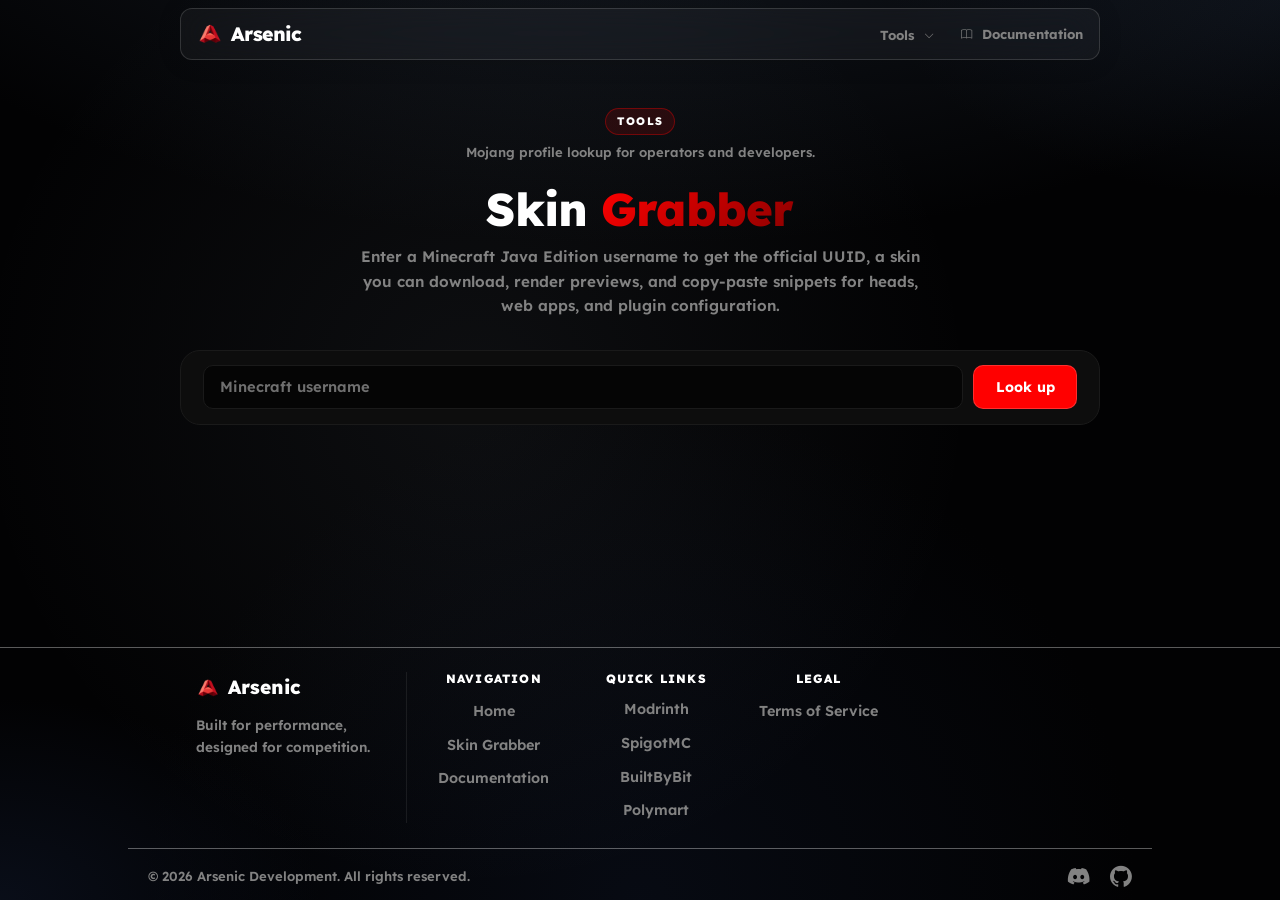
==== commit 687c2476: "Fixed some bugs and added more features for skin grabber" ====
--- a/skingrabber/index.html
+++ b/skingrabber/index.html
@@ -18,7 +18,7 @@
             content="Resolve Minecraft usernames to UUIDs, preview skins, and copy URLs for your server stack."
         />
         <meta name="twitter:card" content="summary" />
-        <title>Skin Grabber | Arsenic Development</title>
+        <title>Arsenic Development | Skin Grabber</title>
 
         <link rel="preload" href="../assets/arsenic.png" as="image" />
         <link rel="icon" type="image/png" href="../assets/arsenic.png" />
--- a/styles.css
+++ b/styles.css
@@ -787,7 +787,7 @@
     }
 
     .btn-hero:hover .btn-hero-icon {
-        border-color: rgba(255, 0, 0, 0.25);
+        border-color: var(--color-border);
         color: #7289da;
     }
 
@@ -1062,17 +1062,84 @@
 
     .tool-skin-wrap {
         display: flex;
-        justify-content: center;
-        padding: 0.5rem 0;
+        flex-direction: column;
+        align-items: center;
+        gap: 0.85rem;
+        width: 100%;
+        max-width: 11.5rem;
+        padding: 0.35rem 0 0;
     }
 
     .tool-skin-img {
         width: 120px;
         height: auto;
+        max-height: 220px;
+        object-fit: contain;
         image-rendering: pixelated;
         border-radius: 8px;
         border: 1px solid var(--color-border);
         background: var(--color-bg-icon);
+    }
+
+    .tool-skin-layers {
+        width: 100%;
+        padding: 0.65rem 0.7rem 0.75rem;
+        border-radius: 10px;
+        border: 1px solid var(--color-border);
+        background: var(--color-bg-icon);
+        font-family: var(--font-sans);
+    }
+
+    .tool-skin-layers h3 {
+        font-size: 0.68rem;
+        font-weight: 800;
+        letter-spacing: 0.1em;
+        text-transform: uppercase;
+        color: var(--color-text-muted);
+        margin: 0 0 0.5rem;
+    }
+
+    .tool-skin-layers dl {
+        margin: 0;
+        display: grid;
+        gap: 0.35rem 0.5rem;
+    }
+
+    .tool-skin-layers dt {
+        font-size: 0.68rem;
+        font-weight: 800;
+        text-transform: uppercase;
+        letter-spacing: 0.06em;
+        color: var(--color-text-muted);
+    }
+
+    .tool-skin-layers dd {
+        margin: 0;
+        font-size: 0.78rem;
+        font-weight: 600;
+        color: var(--color-text);
+        line-height: 1.45;
+    }
+
+    .tool-skin-layers ul {
+        margin: 0.2rem 0 0;
+        padding-left: 1rem;
+        font-size: 0.74rem;
+        font-weight: 600;
+        color: var(--color-text-muted);
+        line-height: 1.45;
+    }
+
+    .tool-panel .tool-copy-row code,
+    .tool-panel .tool-code-block {
+        user-select: none;
+        -webkit-user-select: none;
+        cursor: default;
+    }
+
+    button.tool-dl {
+        font: inherit;
+        cursor: pointer;
     }
 
     .tool-meta-block h2 {
@@ -1109,6 +1176,11 @@
     .tool-dl:hover {
         border-color: rgba(255, 0, 0, 0.3);
         color: var(--color-primary);
+    }
+
+    .tool-dl:disabled {
+        opacity: 0.55;
+        cursor: not-allowed;
     }
 
     .tool-field {
@@ -1313,6 +1385,10 @@
     opacity: 0.35;
 }
 
+.footer .container.footer-container {
+    max-width: min(var(--layout-max), 58rem);
+}
+
 .footer-container {
     display: grid;
     grid-template-columns: 1fr;
@@ -1337,11 +1413,11 @@
 
 @media (min-width: 900px) {
     .footer-container {
-        grid-template-columns: minmax(0, 1.35fr) 1px repeat(3, minmax(0, 1fr));
+        grid-template-columns: minmax(0, 12.5rem) 1px repeat(3, minmax(0, 9.5rem));
         grid-template-areas: "brand divider nav quick legal";
-        column-gap: 1.25rem;
+        column-gap: 0.65rem;
         align-items: start;
-        justify-items: stretch;
+        justify-items: center;
         text-align: inherit;
     }
 
@@ -1362,7 +1438,7 @@
         grid-area: brand;
         justify-self: start;
         text-align: left;
-        max-width: none;
+        max-width: 14rem;
         padding-right: 0;
         margin-right: 0;
         border-right: none;
@@ -1372,7 +1448,7 @@
         grid-area: nav;
         justify-self: center;
         width: 100%;
-        max-width: 13rem;
+        max-width: 10.5rem;
         text-align: center;
     }
 
@@ -1380,7 +1456,7 @@
         grid-area: quick;
         justify-self: center;
         width: 100%;
-        max-width: 13rem;
+        max-width: 10.5rem;
         text-align: center;
     }
 
@@ -1388,7 +1464,7 @@
         grid-area: legal;
         justify-self: center;
         width: 100%;
-        max-width: 13rem;
+        max-width: 10.5rem;
         text-align: center;
     }
 }
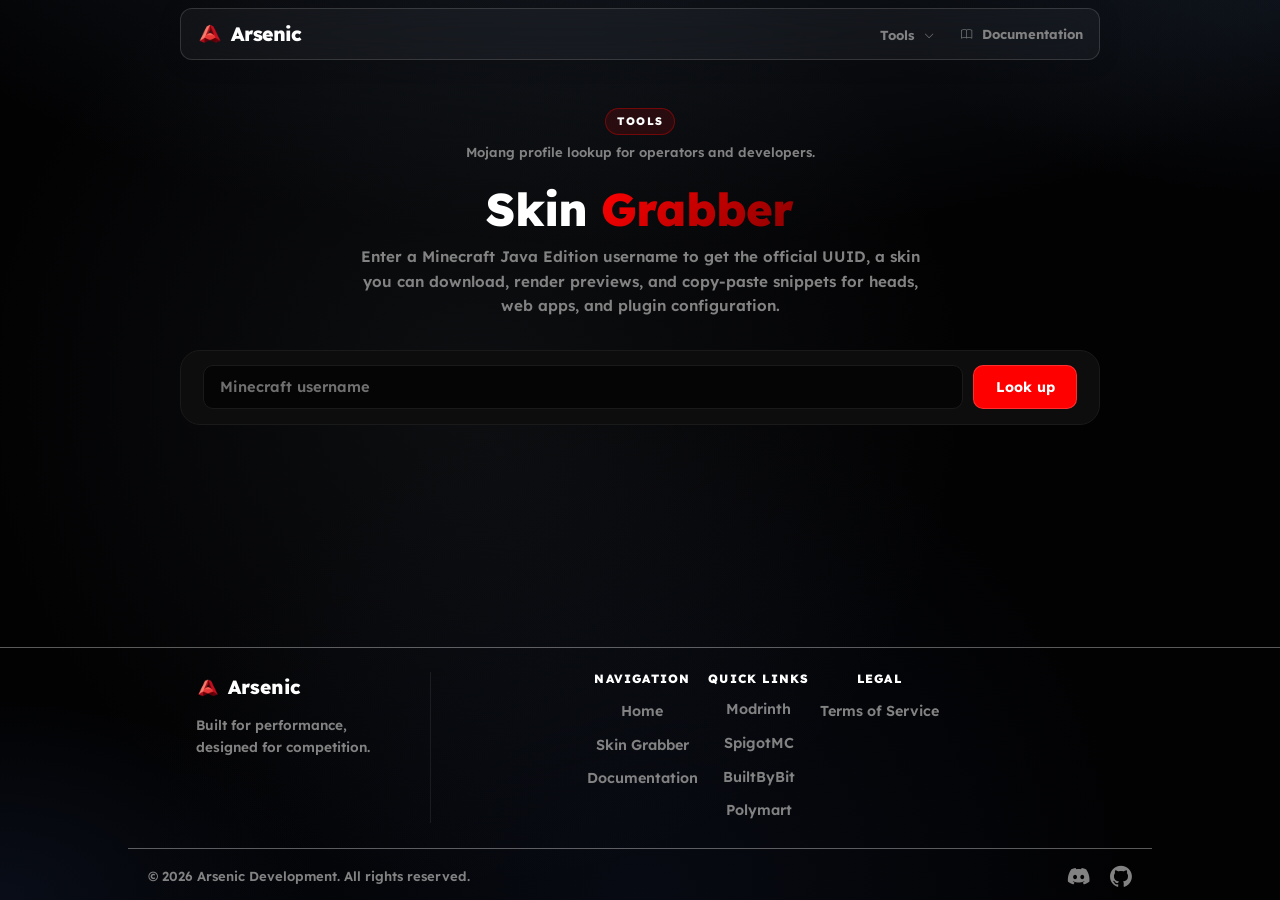
==== commit 3b43a147: "Fixed some bugs" ====
--- a/skingrabber/index.html
+++ b/skingrabber/index.html
@@ -38,8 +38,6 @@
     </head>
 
     <body>
-        <a href="#main" class="skip-link">Skip to main content</a>
-
         <header class="header">
             <div class="header-inner">
                 <div class="header-container">
@@ -219,63 +217,64 @@
                 </div>
 
                 <div class="footer-divider" aria-hidden="true"></div>
-
-                <nav class="footer-col footer-nav-block" aria-label="Footer">
-                    <h4 class="footer-col-title">Navigation</h4>
-                    <ul>
-                        <li><a href="../index.html#main">Home</a></li>
-                        <li><a href="./">Skin Grabber</a></li>
-                        <li><a href="#">Documentation</a></li>
-                    </ul>
-                </nav>
-
-                <div class="footer-col footer-quick-block">
-                    <h4 class="footer-col-title">Quick Links</h4>
-                    <ul class="footer-market-icons">
-                        <li>
-                            <a
-                                href="https://modrinth.com"
-                                class="footer-market-link"
-                                target="_blank"
-                                rel="noopener noreferrer"
-                                >Modrinth</a
-                            >
-                        </li>
-                        <li>
-                            <a
-                                href="https://www.spigotmc.org"
-                                class="footer-market-link"
-                                target="_blank"
-                                rel="noopener noreferrer"
-                                >SpigotMC</a
-                            >
-                        </li>
-                        <li>
-                            <a
-                                href="https://builtbybit.com"
-                                class="footer-market-link"
-                                target="_blank"
-                                rel="noopener noreferrer"
-                                >BuiltByBit</a
-                            >
-                        </li>
-                        <li>
-                            <a
-                                href="https://polymart.org"
-                                class="footer-market-link"
-                                target="_blank"
-                                rel="noopener noreferrer"
-                                >Polymart</a
-                            >
-                        </li>
-                    </ul>
-                </div>
-
-                <div class="footer-col footer-legal-block">
-                    <h4 class="footer-col-title">Legal</h4>
-                    <ul>
-                        <li><a href="#">Terms of Service</a></li>
-                    </ul>
+                <div class="footer-right">
+                    <nav class="footer-col footer-nav-block" aria-label="Footer">
+                        <h4 class="footer-col-title">Navigation</h4>
+                        <ul>
+                            <li><a href="../index.html#main">Home</a></li>
+                            <li><a href="./">Skin Grabber</a></li>
+                            <li><a href="#">Documentation</a></li>
+                        </ul>
+                    </nav>
+
+                    <div class="footer-col footer-quick-block">
+                        <h4 class="footer-col-title">Quick Links</h4>
+                        <ul class="footer-market-icons">
+                            <li>
+                                <a
+                                    href="https://modrinth.com"
+                                    class="footer-market-link"
+                                    target="_blank"
+                                    rel="noopener noreferrer"
+                                    >Modrinth</a
+                                >
+                            </li>
+                            <li>
+                                <a
+                                    href="https://www.spigotmc.org"
+                                    class="footer-market-link"
+                                    target="_blank"
+                                    rel="noopener noreferrer"
+                                    >SpigotMC</a
+                                >
+                            </li>
+                            <li>
+                                <a
+                                    href="https://builtbybit.com"
+                                    class="footer-market-link"
+                                    target="_blank"
+                                    rel="noopener noreferrer"
+                                    >BuiltByBit</a
+                                >
+                            </li>
+                            <li>
+                                <a
+                                    href="https://polymart.org"
+                                    class="footer-market-link"
+                                    target="_blank"
+                                    rel="noopener noreferrer"
+                                    >Polymart</a
+                                >
+                            </li>
+                        </ul>
+                    </div>
+
+                    <div class="footer-col footer-legal-block">
+                        <h4 class="footer-col-title">Legal</h4>
+                        <ul>
+                            <li><a href="#">Terms of Service</a></li>
+                        </ul>
+                    </div>
                 </div>
             </div>
             <div class="footer-bottom">
--- a/styles.css
+++ b/styles.css
@@ -174,24 +174,6 @@
         image-rendering: -webkit-optimize-contrast;
     }
 
-    .skip-link {
-        position: absolute;
-        top: -100px;
-        left: 0;
-        background: var(--color-primary);
-        color: white;
-        padding: 1rem;
-        z-index: 2000;
-        transition: top 0.3s ease;
-        font-family: var(--font-sans);
-        font-size: 0.9rem;
-        font-weight: 700;
-    }
-
-    .skip-link:focus {
-        top: 0;
-    }
-
     .visually-hidden {
         position: absolute;
         width: 1px;
@@ -856,6 +838,84 @@
         padding-bottom: calc(var(--spacing-xl) * 2.25);
     }
 
+    .team-grid {
+        display: flex;
+        flex-wrap: wrap;
+        justify-content: center;
+        gap: 1.5rem;
+        max-width: 720px;
+        margin: 2rem auto 0;
+    }
+
+    .team-card {
+        flex: 1 1 280px;
+        max-width: 380px;
+        display: flex;
+        flex-direction: column;
+        align-items: center;
+    }
+
+    .team-avatar {
+        width: 96px;
+        height: 96px;
+        border-radius: 50%;
+        border: 2px solid var(--color-border);
+        object-fit: cover;
+        margin-bottom: 1rem;
+    }
+
+    .team-name {
+        margin-bottom: 0.5rem;
+    }
+
+    .team-role {
+        max-width: 26rem;
+    }
+
+    .team-discord {
+        display: inline-flex;
+        align-items: center;
+        justify-content: center;
+        gap: 0.45rem;
+        margin-top: 0.85rem;
+        font-size: 0.88rem;
+        font-weight: 600;
+        color: var(--color-text-muted);
+    }
+
+    .team-discord .bi {
+        font-size: 1.05rem;
+        color: #7289da;
+    }
+
+    .team-github-link {
+        display: inline-flex;
+        align-items: center;
+        gap: 0.45rem;
+        margin-top: 0.9rem;
+        font-size: 0.88rem;
+        font-weight: 700;
+        color: var(--color-text);
+        text-decoration: none;
+        padding: 0.45rem 0.75rem;
+        border-radius: var(--radius-sm);
+        border: 1px solid var(--color-border);
+        background: var(--color-bg-icon);
+        transition:
+            border-color var(--transition-fast),
+            color var(--transition-fast),
+            background var(--transition-fast);
+    }
+
+    .team-github-link:hover {
+        border-color: rgba(255, 255, 255, 0.18);
+        color: var(--color-primary);
+    }
+
+    .team-github-link .bi {
+        font-size: 1.1rem;
+    }
+
     .stat-item {
         padding: 1.75rem 1.25rem;
         border-radius: 1rem;
@@ -1060,29 +1120,111 @@
         }
     }
 
+    .tool-hints-split {
+        display: grid;
+    grid-template-columns: 1fr;
+        gap: 1rem;
+        margin-top: 1rem;
+        padding-top: 1.1rem;
+        border-top: 1px solid rgba(255, 255, 255, 0.06);
+    }
+
+    @media (min-width: 720px) {
+    .tool-hints-split:has(.tool-skin-layers) {
+        grid-template-columns: minmax(0, 1fr) minmax(11.5rem, 15rem);
+        align-items: start;
+        gap: 1.25rem;
+    }
+    }
+
+    .tool-hints-split .tool-commands {
+        margin-top: 0;
+    }
+
+    .tool-model-toggle {
+        display: flex;
+        flex-wrap: wrap;
+        align-items: center;
+        gap: 0.45rem 0.65rem;
+        margin-bottom: 0.6rem;
+    }
+
+    .tool-model-toggle-label {
+        font-size: 0.68rem;
+        font-weight: 800;
+        letter-spacing: 0.08em;
+        text-transform: uppercase;
+        color: var(--color-text-muted);
+    }
+
+    .tool-model-toggle-btns {
+        display: inline-flex;
+    border-radius: 999px;
+    border: 1px solid rgba(255, 255, 255, 0.14);
+        overflow: hidden;
+    background: rgba(255, 255, 255, 0.03);
+    }
+
+    .tool-model-btn {
+        margin: 0;
+    padding: 0.48rem 0.95rem;
+        font-family: var(--font-sans);
+    font-size: 0.78rem;
+        font-weight: 700;
+        border: none;
+        background: transparent;
+        color: var(--color-text-muted);
+        cursor: pointer;
+        transition:
+        background var(--transition-fast),
+        color var(--transition-fast),
+        box-shadow var(--transition-fast);
+    }
+
+    .tool-model-btn + .tool-model-btn {
+    border-left: 1px solid rgba(255, 255, 255, 0.14);
+    }
+
+    .tool-model-btn.is-active {
+    background: rgba(255, 0, 0, 0.22);
+    color: #ffffff;
+    box-shadow: inset 0 0 0 1px rgba(255, 255, 255, 0.10);
+    }
+
+    .tool-model-btn:hover:not(.is-active) {
+    color: var(--color-text);
+    background: rgba(255, 255, 255, 0.06);
+    }
+
+.tool-model-btn:focus-visible {
+    outline: 2px solid rgba(255, 0, 0, 0.55);
+    outline-offset: -2px;
+}
+
     .tool-skin-wrap {
         display: flex;
         flex-direction: column;
         align-items: center;
-        gap: 0.85rem;
+        justify-content: flex-start;
         width: 100%;
-        max-width: 11.5rem;
+    max-width: 8.25rem;
         padding: 0.35rem 0 0;
     }
 
     .tool-skin-img {
-        width: 120px;
-        height: auto;
-        max-height: 220px;
-        object-fit: contain;
+    width: 120px;
+    height: 120px;
+    max-height: none;
+    object-fit: cover;
         image-rendering: pixelated;
-        border-radius: 8px;
+    border-radius: 50%;
         border: 1px solid var(--color-border);
         background: var(--color-bg-icon);
     }
 
     .tool-skin-layers {
         width: 100%;
+    margin-top: 0.85rem;
         padding: 0.65rem 0.7rem 0.75rem;
         border-radius: 10px;
         border: 1px solid var(--color-border);
@@ -1413,12 +1555,21 @@
 
 @media (min-width: 900px) {
     .footer-container {
-        grid-template-columns: minmax(0, 12.5rem) 1px repeat(3, minmax(0, 9.5rem));
-        grid-template-areas: "brand divider nav quick legal";
+        grid-template-columns: minmax(0, 14rem) 1px 1fr;
+        grid-template-areas: "brand divider right";
         column-gap: 0.65rem;
         align-items: start;
         justify-items: center;
         text-align: inherit;
+    }
+
+    .footer-right {
+        grid-area: right;
+        display: flex;
+        align-items: flex-start;
+        justify-content: center;
+        gap: 0.65rem;
+        width: 100%;
     }
 
     .footer-divider {
@@ -1444,26 +1595,10 @@
         border-right: none;
     }
 
-    .footer-nav-block {
-        grid-area: nav;
-        justify-self: center;
-        width: 100%;
-        max-width: 10.5rem;
-        text-align: center;
-    }
-
-    .footer-quick-block {
-        grid-area: quick;
-        justify-self: center;
-        width: 100%;
-        max-width: 10.5rem;
-        text-align: center;
-    }
-
+    .footer-nav-block,
+    .footer-quick-block,
     .footer-legal-block {
-        grid-area: legal;
-        justify-self: center;
-        width: 100%;
+        width: auto;
         max-width: 10.5rem;
         text-align: center;
     }
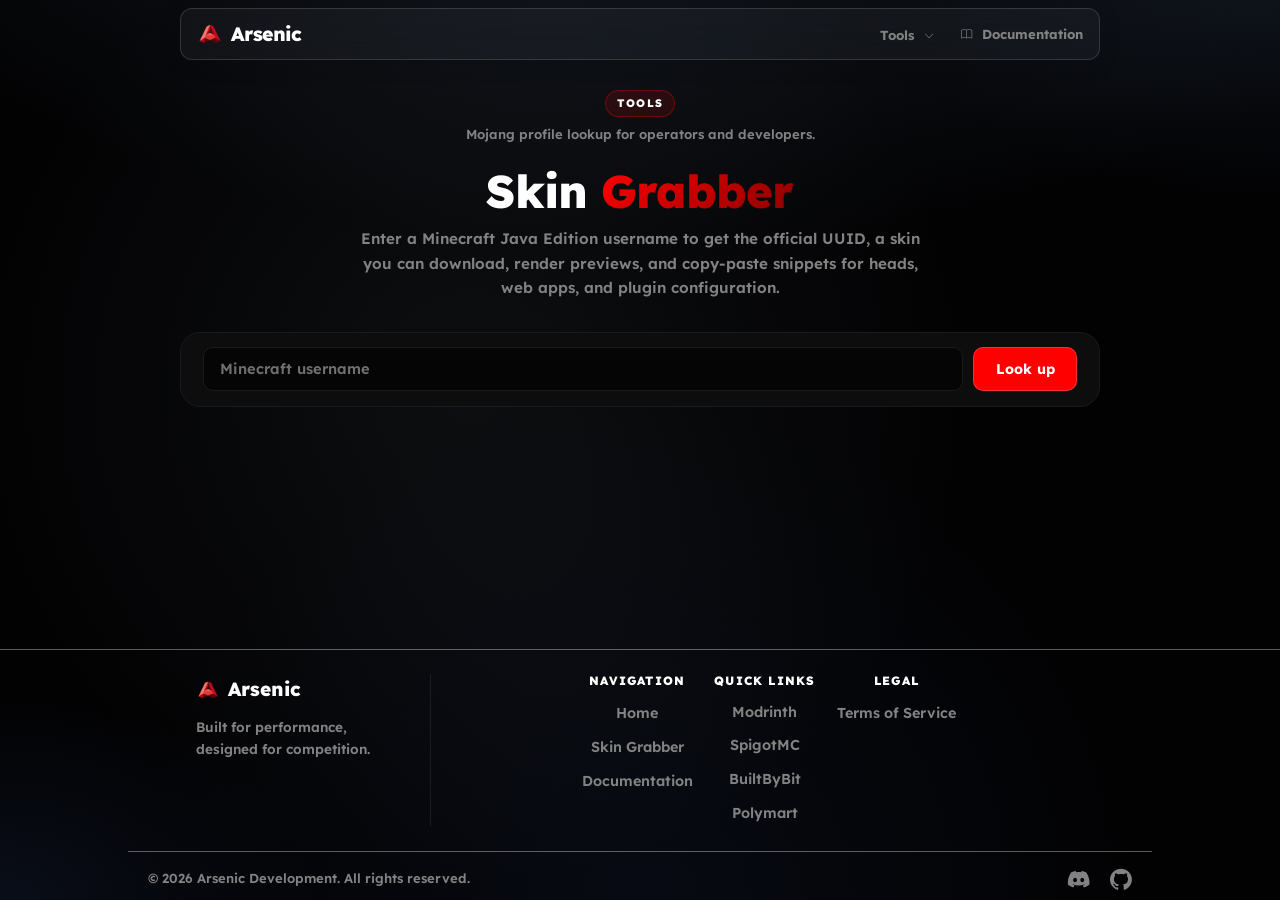
==== commit 812eb1f4: "Fixed some bugs" ====
--- a/skingrabber/index.html
+++ b/skingrabber/index.html
@@ -37,7 +37,7 @@
         <link rel="stylesheet" href="../styles.css" />
     </head>
 
-    <body>
+    <body class="page-skingrabber">
         <header class="header">
             <div class="header-inner">
                 <div class="header-container">
--- a/styles.css
+++ b/styles.css
@@ -886,6 +886,7 @@
     .team-discord .bi {
         font-size: 1.05rem;
         color: #7289da;
+        line-height: 1;
     }
 
     .team-github-link {
@@ -914,6 +915,11 @@
 
     .team-github-link .bi {
         font-size: 1.1rem;
+        transition: color var(--transition-fast);
+    }
+
+    .team-github-link:hover .bi {
+        color: var(--color-primary);
     }
 
     .stat-item {
@@ -943,10 +949,18 @@
     }
 
     .tool-page {
-        padding-top: clamp(5.5rem, 12vh, 7rem);
-        padding-bottom: calc(var(--spacing-xl) * 1.75);
+        padding-top: clamp(4.5rem, 10vh, 6rem);
+        padding-bottom: calc(var(--spacing-xl) * 1.2);
         user-select: text;
         -webkit-user-select: text;
+    }
+
+    .page-skingrabber .tool-page {
+        padding-bottom: calc(var(--spacing-xl) * 0.8);
+    }
+
+    .page-skingrabber .footer {
+        padding-top: 0.85rem;
     }
 
     .tool-page-header {
@@ -1171,6 +1185,7 @@
         font-family: var(--font-sans);
     font-size: 0.78rem;
         font-weight: 700;
+        min-width: 4.25rem;
         border: none;
         background: transparent;
         color: var(--color-text-muted);
@@ -1207,17 +1222,17 @@
         align-items: center;
         justify-content: flex-start;
         width: 100%;
-    max-width: 8.25rem;
+        max-width: 15rem;
         padding: 0.35rem 0 0;
     }
 
     .tool-skin-img {
     width: 120px;
-    height: 120px;
-    max-height: none;
-    object-fit: cover;
+    height: auto;
+    max-height: 220px;
+    object-fit: contain;
         image-rendering: pixelated;
-    border-radius: 50%;
+    border-radius: 10px;
         border: 1px solid var(--color-border);
         background: var(--color-bg-icon);
     }
@@ -1305,6 +1320,7 @@
         gap: 0.4rem;
         font-size: 0.82rem;
         font-weight: 700;
+        line-height: 1;
         padding: 0.5rem 0.85rem;
         border-radius: 8px;
         border: 1px solid var(--color-border);
@@ -1313,6 +1329,11 @@
         transition:
             border-color var(--transition-fast),
             color var(--transition-fast);
+    }
+
+    .tool-dl i {
+        font-size: 0.95rem;
+        line-height: 1;
     }
 
     .tool-dl:hover {
@@ -1513,7 +1534,7 @@
 .footer {
     flex-shrink: 0;
     padding: 1.15rem 0 0;
-    margin-bottom: 0.15rem;
+    margin-bottom: 0;
     position: relative;
     contain: layout;
 }
@@ -1568,7 +1589,8 @@
         display: flex;
         align-items: flex-start;
         justify-content: center;
-        gap: 0.65rem;
+        gap: 1.35rem;
+        padding-left: 0.75rem;
         width: 100%;
     }
 
@@ -1607,7 +1629,7 @@
 @media (max-width: 899px) {
     .footer-brand {
         padding-bottom: 1.15rem;
-        margin-bottom: 0.15rem;
+        margin-bottom: 0;
         border-bottom: 1px solid rgba(255, 255, 255, 0.08);
     }
 
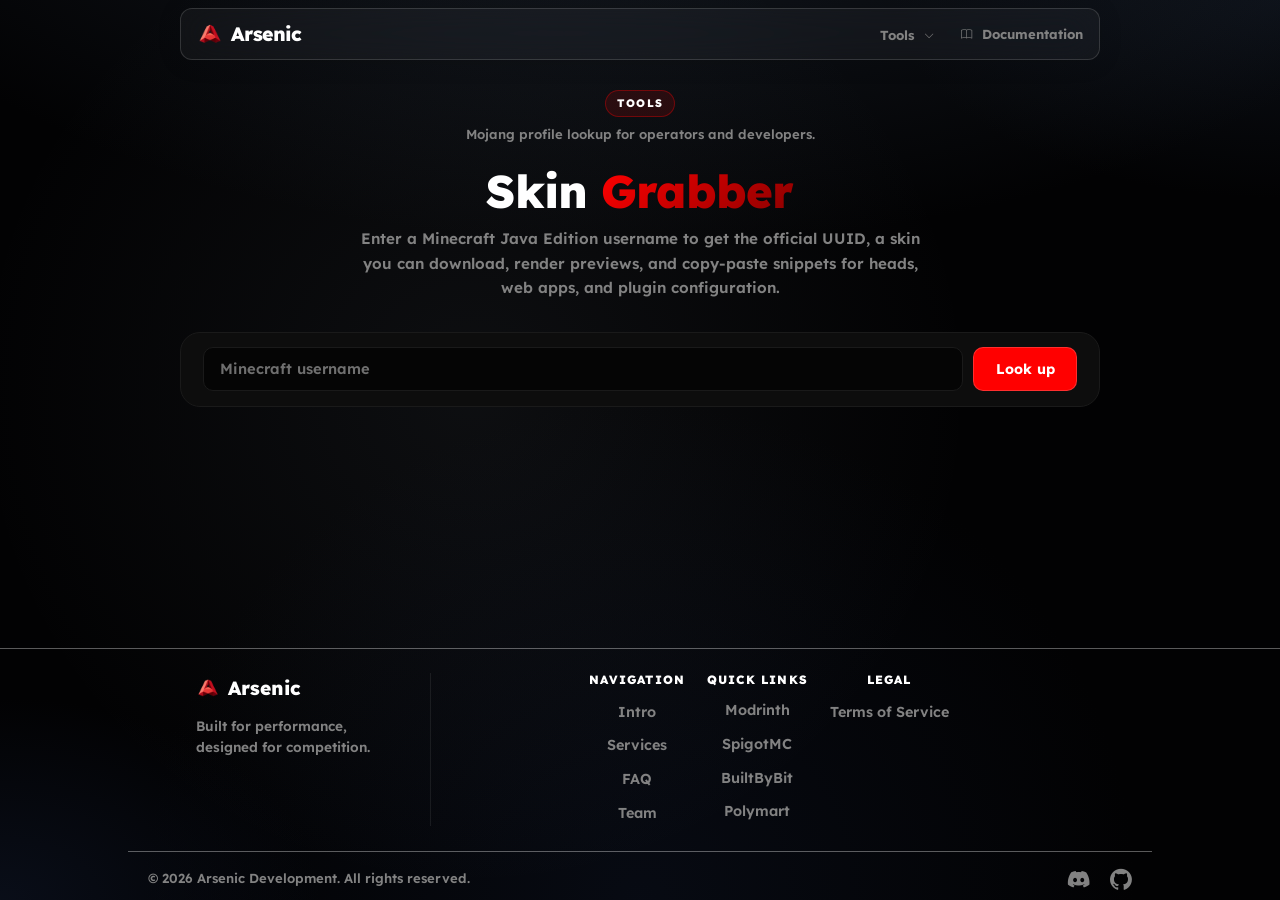
==== commit 14ba8a97: "Code clean up" ====
--- a/skingrabber/index.html
+++ b/skingrabber/index.html
@@ -41,11 +41,7 @@
         <header class="header">
             <div class="header-inner">
                 <div class="header-container">
-                    <a
-                        href="../index.html"
-                        class="logo logo--link"
-                        aria-label="Arsenic home"
-                    >
+                    <a href="/index.html" class="logo" aria-label="Arsenic">
                         <img
                             src="../assets/arsenic.png"
                             alt=""
@@ -72,15 +68,6 @@
                                     ></i>
                                 </a>
                                 <ul class="dropdown-menu" role="menu">
-                                    <li role="none">
-                                        <a href="#" role="menuitem"
-                                            ><i
-                                                class="bi bi-palette-fill dropdown-item-icon"
-                                                aria-hidden="true"
-                                            ></i>
-                                            GUI Texture Builder</a
-                                        >
-                                    </li>
                                     <li role="none">
                                         <a href="./" role="menuitem"
                                             ><i
@@ -93,7 +80,7 @@
                                 </ul>
                             </li>
                             <li>
-                                <a href="#" class="nav-link nav-link--doc">
+                                <a href="/placeholder.html" class="nav-link nav-link--doc">
                                     <i
                                         class="bi bi-book nav-link-icon"
                                         aria-hidden="true"
@@ -117,7 +104,7 @@
                 <div class="container">
                     <div class="tool-page-header">
                         <div
-                            class="section-eyebrow section-eyebrow--center animate-on-scroll slide-up"
+                            class="section-eyebrow section-eyebrow--center"
                         >
                             <span class="section-badge section-badge--red"
                                 >Tools</span
@@ -138,7 +125,7 @@
                         </p>
                     </div>
 
-                    <div class="tool-panel animate-on-scroll slide-up">
+                    <div class="tool-panel">
                         <form
                             class="tool-form"
                             id="skin-form"
@@ -199,7 +186,7 @@
             <div class="footer-separator"></div>
             <div class="container footer-container">
                 <div class="footer-brand">
-                    <div class="footer-logo">
+                    <a href="/index.html" class="footer-logo">
                         <img
                             src="../assets/arsenic.png"
                             alt=""
@@ -209,7 +196,7 @@
                             height="24"
                         />
                         <span class="footer-logo-text">Arsenic</span>
-                    </div>
+                    </a>
                     <p class="footer-desc">
                         Built for performance,<br />
                         designed for competition.<br />
@@ -218,12 +205,16 @@
 
                 <div class="footer-divider" aria-hidden="true"></div>
                 <div class="footer-right">
-                    <nav class="footer-col footer-nav-block" aria-label="Footer">
+                    <nav
+                        class="footer-col footer-nav-block"
+                        aria-label="Footer"
+                    >
                         <h4 class="footer-col-title">Navigation</h4>
                         <ul>
-                            <li><a href="../index.html#main">Home</a></li>
-                            <li><a href="./">Skin Grabber</a></li>
-                            <li><a href="#">Documentation</a></li>
+                            <li><a href="/index.html#hero">Intro</a></li>
+                            <li><a href="/index.html#offer">Services</a></li>
+                            <li><a href="/index.html#faq">FAQ</a></li>
+                            <li><a href="/index.html#team">Team</a></li>
                         </ul>
                     </nav>
 
@@ -272,7 +263,7 @@
                     <div class="footer-col footer-legal-block">
                         <h4 class="footer-col-title">Legal</h4>
                         <ul>
-                            <li><a href="#">Terms of Service</a></li>
+                            <li><a href="/placeholder.html">Terms of Service</a></li>
                         </ul>
                     </div>
                 </div>
--- a/styles.css
+++ b/styles.css
@@ -188,6 +188,34 @@
 }
 
 @layer components {
+    .page-skingrabber,
+    .page-protected {
+        -webkit-user-select: none;
+        user-select: none;
+        -webkit-user-drag: none;
+    }
+
+    .page-skingrabber img,
+    .page-protected img {
+        -webkit-user-drag: none;
+        user-drag: none;
+        pointer-events: none;
+    }
+
+    .page-skingrabber input,
+    .page-skingrabber button,
+    .page-protected input,
+    .page-protected button {
+        -webkit-user-select: auto;
+        user-select: auto;
+    }
+
+    .page-skingrabber .tool-copy-btn,
+    .page-skingrabber .tool-submit {
+        -webkit-user-select: none;
+        user-select: none;
+    }
+
     .container {
         width: var(--layout-width);
         max-width: var(--layout-max);
@@ -993,6 +1021,482 @@
             background-color var(--transition-normal);
     }
 
+    .gui-builder-grid {
+        display: grid;
+        gap: 1.15rem;
+        align-items: start;
+    }
+
+    @media (min-width: 900px) {
+        .gui-builder-grid {
+            grid-template-columns: minmax(0, 1.05fr) minmax(0, 0.95fr);
+        }
+    }
+
+    .gui-preview-frame {
+        border-radius: 14px;
+        border: 1px solid var(--color-border);
+        background: var(--color-bg-icon);
+        padding: 0.85rem;
+        box-shadow: var(--shadow-md);
+    }
+
+    .gui-preview-frame canvas {
+        width: 100%;
+        height: auto;
+        border-radius: 10px;
+        display: block;
+    }
+
+    .gui-preview-hint {
+        margin: 0.85rem 0 0;
+        text-align: center;
+        color: var(--color-text-muted);
+        font-weight: 600;
+        font-size: 0.9rem;
+    }
+
+    .gui-controls {
+        display: flex;
+        flex-direction: column;
+        gap: 0.85rem;
+    }
+
+    .gui-card {
+        border-radius: 14px;
+        border: 1px solid var(--color-border);
+        background: rgba(255, 255, 255, 0.02);
+        padding: 0.95rem;
+    }
+
+    .gui-label {
+        display: block;
+        font-size: 0.72rem;
+        font-weight: 800;
+        letter-spacing: 0.1em;
+        text-transform: uppercase;
+        color: rgba(255, 255, 255, 0.88);
+        margin-bottom: 0.65rem;
+    }
+
+    .gui-rows-input {
+        width: 100%;
+        appearance: textfield;
+        -webkit-appearance: textfield;
+        -moz-appearance: textfield;
+    }
+
+    .gui-rows-input::-webkit-outer-spin-button,
+    .gui-rows-input::-webkit-inner-spin-button {
+        -webkit-appearance: none;
+        margin: 0;
+    }
+
+    .gui-preview-frame canvas {
+        image-rendering: pixelated;
+        transform: none;
+        transform-origin: top center;
+    }
+
+    .gui-actions {
+        display: flex;
+        flex-wrap: wrap;
+        gap: 0.65rem;
+    }
+
+    .gui-action {
+        border: 1px solid rgba(255, 255, 255, 0.14);
+        border-radius: 999px;
+        padding: 0.58rem 1rem;
+        font-family: var(--font-sans);
+        font-weight: 800;
+        font-size: 0.86rem;
+        color: var(--color-text);
+        cursor: pointer;
+        display: inline-flex;
+        align-items: center;
+        gap: 0.5rem;
+        background: rgba(255, 255, 255, 0.04);
+        transition:
+            transform var(--transition-fast),
+            filter var(--transition-fast),
+            border-color var(--transition-fast),
+            background var(--transition-fast),
+            color var(--transition-fast);
+    }
+
+    .gui-action:active {
+        transform: scale(0.98);
+    }
+
+    .gui-action--copy,
+    .gui-action--clear,
+    .gui-action--save {
+        background: rgba(255, 255, 255, 0.04);
+    }
+
+    .gui-action:hover {
+        border-color: rgba(255, 255, 255, 0.22);
+        background: rgba(255, 0, 0, 0.06);
+        color: var(--color-primary);
+    }
+
+    .gui-assets-head {
+        display: flex;
+        align-items: flex-start;
+        justify-content: space-between;
+        gap: 0.85rem;
+        margin-bottom: 0.85rem;
+    }
+
+    .gui-assets-sub {
+        margin: 0.2rem 0 0;
+        color: var(--color-text-muted);
+        font-weight: 600;
+        font-size: 0.9rem;
+        line-height: 1.55;
+        max-width: 34rem;
+    }
+
+    .gui-upload {
+        flex: 0 0 auto;
+        border: 1px solid rgba(255, 255, 255, 0.14);
+        border-radius: 999px;
+        padding: 0.55rem 0.95rem;
+        background: rgba(255, 255, 255, 0.04);
+        font-weight: 800;
+        font-size: 0.86rem;
+        cursor: pointer;
+        display: inline-flex;
+        align-items: center;
+        gap: 0.5rem;
+        transition:
+            background var(--transition-fast),
+            border-color var(--transition-fast),
+            color var(--transition-fast);
+    }
+
+    .gui-upload:hover {
+        border-color: rgba(255, 255, 255, 0.22);
+        background: rgba(255, 255, 255, 0.06);
+        color: var(--color-primary);
+    }
+
+    .gui-asset-list {
+        display: grid;
+        grid-template-columns: repeat(2, minmax(0, 1fr));
+        gap: 0.65rem;
+    }
+
+    @media (min-width: 520px) {
+        .gui-asset-list {
+            grid-template-columns: repeat(3, minmax(0, 1fr));
+        }
+    }
+
+    .gui-assets-empty {
+        color: var(--color-text-muted);
+        font-weight: 600;
+        font-size: 0.9rem;
+    }
+
+    .gui-asset {
+        border: 1px solid var(--color-border);
+        border-radius: 12px;
+        padding: 0.55rem 0.6rem;
+        background: var(--color-bg-icon);
+        color: var(--color-text);
+        cursor: pointer;
+        display: grid;
+        grid-template-columns: 34px 1fr;
+        align-items: center;
+        gap: 0.6rem;
+        text-align: left;
+        transition:
+            border-color var(--transition-fast),
+            transform var(--transition-fast);
+    }
+
+    .gui-asset:hover {
+        border-color: rgba(255, 255, 255, 0.2);
+        transform: translateY(-1px);
+    }
+
+    .gui-asset.is-selected {
+        border-color: rgba(255, 0, 0, 0.55);
+        box-shadow: 0 0 0 3px rgba(255, 0, 0, 0.12);
+    }
+
+    .gui-asset img {
+        width: 34px;
+        height: 34px;
+        object-fit: contain;
+        image-rendering: pixelated;
+        border-radius: 8px;
+        background: rgba(255, 255, 255, 0.02);
+        border: 1px solid rgba(255, 255, 255, 0.06);
+    }
+
+    .gui-asset-name {
+        font-weight: 800;
+        font-size: 0.82rem;
+        line-height: 1.2;
+        white-space: nowrap;
+        overflow: hidden;
+        text-overflow: ellipsis;
+    }
+
+    .grad-grid {
+        display: grid;
+        gap: 1.15rem;
+        align-items: start;
+    }
+
+    @media (min-width: 900px) {
+        .grad-grid {
+            grid-template-columns: minmax(0, 1fr) minmax(0, 0.95fr);
+        }
+    }
+
+    .grad-textarea {
+        width: 100%;
+        min-height: 4.25rem;
+        resize: vertical;
+        font-family: var(--font-sans);
+        font-size: 0.92rem;
+        font-weight: 600;
+        color: var(--color-text);
+        background: var(--color-bg-icon);
+        border: 1px solid var(--color-border);
+        border-radius: 10px;
+        padding: 0.72rem 1rem;
+        outline: none;
+    }
+
+    .grad-textarea:focus,
+    .grad-textarea:focus-visible {
+        border-color: var(--color-primary);
+    }
+
+    .grad-row {
+        display: grid;
+        grid-template-columns: 1fr;
+        gap: 0.85rem;
+        margin-top: 0.85rem;
+    }
+
+    @media (min-width: 720px) {
+        .grad-row {
+            grid-template-columns: 1fr 1fr;
+        }
+    }
+
+    .grad-toggle {
+        display: flex;
+        flex-wrap: wrap;
+        align-items: center;
+        justify-content: space-between;
+        gap: 0.6rem;
+        border: 1px solid rgba(255, 255, 255, 0.06);
+        border-radius: 12px;
+        background: rgba(255, 255, 255, 0.02);
+        padding: 0.65rem 0.75rem;
+    }
+
+    .grad-toggle-label {
+        font-size: 0.72rem;
+        font-weight: 800;
+        letter-spacing: 0.1em;
+        text-transform: uppercase;
+        color: var(--color-text-muted);
+    }
+
+    .grad-toggle-btns {
+        display: inline-flex;
+        border-radius: 999px;
+        border: 1px solid rgba(255, 255, 255, 0.14);
+        overflow: hidden;
+        background: rgba(255, 255, 255, 0.03);
+    }
+
+    .grad-toggle-btn {
+        margin: 0;
+        padding: 0.48rem 0.95rem;
+        min-width: 6.5rem;
+        font-family: var(--font-sans);
+        font-size: 0.78rem;
+        font-weight: 800;
+        border: none;
+        background: transparent;
+        color: var(--color-text-muted);
+        cursor: pointer;
+        transition:
+            background var(--transition-fast),
+            color var(--transition-fast),
+            box-shadow var(--transition-fast);
+    }
+
+    .grad-toggle-btn + .grad-toggle-btn {
+        border-left: 1px solid rgba(255, 255, 255, 0.14);
+    }
+
+    .grad-toggle-btn.is-active {
+        background: rgba(255, 0, 0, 0.22);
+        color: #ffffff;
+        box-shadow: inset 0 0 0 1px rgba(255, 255, 255, 0.1);
+    }
+
+    .grad-toggle-btn:hover:not(.is-active) {
+        color: var(--color-text);
+        background: rgba(255, 255, 255, 0.06);
+    }
+
+    .grad-toggle-btn:focus-visible {
+        outline: 2px solid rgba(255, 0, 0, 0.55);
+        outline-offset: -2px;
+    }
+
+    .grad-stops {
+        margin-top: 0.95rem;
+        border-radius: 14px;
+        border: 1px solid rgba(255, 255, 255, 0.06);
+        background: rgba(255, 255, 255, 0.02);
+        padding: 0.85rem;
+    }
+
+    .grad-stops-head {
+        display: flex;
+        align-items: center;
+        justify-content: space-between;
+        gap: 0.75rem;
+        margin-bottom: 0.85rem;
+    }
+
+    .grad-stops-title {
+        font-size: 0.72rem;
+        font-weight: 800;
+        letter-spacing: 0.1em;
+        text-transform: uppercase;
+        color: rgba(255, 255, 255, 0.88);
+    }
+
+    .grad-add {
+        border: 1px solid rgba(255, 255, 255, 0.14);
+        border-radius: 999px;
+        padding: 0.45rem 0.75rem;
+        background: rgba(255, 255, 255, 0.04);
+        font-weight: 800;
+        font-size: 0.82rem;
+        cursor: pointer;
+        display: inline-flex;
+        align-items: center;
+        gap: 0.45rem;
+        transition:
+            background var(--transition-fast),
+            border-color var(--transition-fast),
+            color var(--transition-fast);
+        color: var(--color-text);
+    }
+
+    .grad-add:hover {
+        border-color: rgba(255, 255, 255, 0.22);
+        background: rgba(255, 0, 0, 0.06);
+        color: var(--color-primary);
+    }
+
+    .grad-stops-list {
+        display: grid;
+        gap: 0.65rem;
+    }
+
+    .grad-stop {
+        display: grid;
+        grid-template-columns: 44px minmax(0, 1fr) 38px;
+        align-items: center;
+        gap: 0.65rem;
+    }
+
+    .grad-color {
+        width: 44px;
+        height: 40px;
+        border: 1px solid rgba(255, 255, 255, 0.1);
+        background: var(--color-bg-icon);
+        border-radius: 10px;
+        padding: 0;
+        cursor: pointer;
+    }
+
+    .grad-hex {
+        width: 100%;
+        font-family: var(--font-mono);
+        font-size: 0.86rem;
+        font-weight: 700;
+        color: var(--color-text);
+        background: var(--color-bg-icon);
+        border: 1px solid var(--color-border);
+        border-radius: 10px;
+        padding: 0.62rem 0.75rem;
+        outline: none;
+    }
+
+    .grad-hex:focus,
+    .grad-hex:focus-visible {
+        border-color: var(--color-primary);
+    }
+
+    .grad-del {
+        width: 38px;
+        height: 38px;
+        display: grid;
+        place-items: center;
+        border-radius: 10px;
+        border: 1px solid rgba(255, 255, 255, 0.1);
+        background: rgba(255, 255, 255, 0.03);
+        color: var(--color-text-muted);
+        cursor: pointer;
+        transition:
+            border-color var(--transition-fast),
+            color var(--transition-fast),
+            background var(--transition-fast);
+    }
+
+    .grad-del:hover:not(:disabled) {
+        border-color: rgba(255, 255, 255, 0.22);
+        background: rgba(255, 0, 0, 0.06);
+        color: var(--color-primary);
+    }
+
+    .grad-del:disabled {
+        opacity: 0.4;
+        cursor: not-allowed;
+    }
+
+    .grad-preview {
+        border-radius: 14px;
+        border: 1px solid rgba(255, 255, 255, 0.06);
+        background: rgba(255, 255, 255, 0.02);
+        padding: 0.95rem;
+        margin-bottom: 0.95rem;
+    }
+
+    .grad-preview-label {
+        font-size: 0.72rem;
+        font-weight: 800;
+        letter-spacing: 0.1em;
+        text-transform: uppercase;
+        color: rgba(255, 255, 255, 0.88);
+        margin-bottom: 0.6rem;
+    }
+
+    .grad-preview-text {
+        font-size: 1.15rem;
+        font-weight: 900;
+        letter-spacing: -0.01em;
+        line-height: 1.2;
+        word-break: break-word;
+        min-height: 2.75rem;
+    }
+
     .tool-panel:has(.tool-results.is-visible) {
         padding-bottom: 1.35rem;
     }
@@ -1136,7 +1640,7 @@
 
     .tool-hints-split {
         display: grid;
-    grid-template-columns: 1fr;
+        grid-template-columns: 1fr;
         gap: 1rem;
         margin-top: 1rem;
         padding-top: 1.1rem;
@@ -1144,11 +1648,11 @@
     }
 
     @media (min-width: 720px) {
-    .tool-hints-split:has(.tool-skin-layers) {
-        grid-template-columns: minmax(0, 1fr) minmax(11.5rem, 15rem);
-        align-items: start;
-        gap: 1.25rem;
-    }
+        .tool-hints-split:has(.tool-skin-layers) {
+            grid-template-columns: minmax(0, 1fr) minmax(11.5rem, 15rem);
+            align-items: start;
+            gap: 1.25rem;
+        }
     }
 
     .tool-hints-split .tool-commands {
@@ -1173,17 +1677,17 @@
 
     .tool-model-toggle-btns {
         display: inline-flex;
-    border-radius: 999px;
-    border: 1px solid rgba(255, 255, 255, 0.14);
+        border-radius: 999px;
+        border: 1px solid rgba(255, 255, 255, 0.14);
         overflow: hidden;
-    background: rgba(255, 255, 255, 0.03);
+        background: rgba(255, 255, 255, 0.03);
     }
 
     .tool-model-btn {
         margin: 0;
-    padding: 0.48rem 0.95rem;
-        font-family: var(--font-sans);
-    font-size: 0.78rem;
+        padding: 0.48rem 0.95rem;
+        font-family: var(--font-sans);
+        font-size: 0.78rem;
         font-weight: 700;
         min-width: 4.25rem;
         border: none;
@@ -1191,30 +1695,30 @@
         color: var(--color-text-muted);
         cursor: pointer;
         transition:
-        background var(--transition-fast),
-        color var(--transition-fast),
-        box-shadow var(--transition-fast);
+            background var(--transition-fast),
+            color var(--transition-fast),
+            box-shadow var(--transition-fast);
     }
 
     .tool-model-btn + .tool-model-btn {
-    border-left: 1px solid rgba(255, 255, 255, 0.14);
+        border-left: 1px solid rgba(255, 255, 255, 0.14);
     }
 
     .tool-model-btn.is-active {
-    background: rgba(255, 0, 0, 0.22);
-    color: #ffffff;
-    box-shadow: inset 0 0 0 1px rgba(255, 255, 255, 0.10);
+        background: rgba(255, 0, 0, 0.22);
+        color: #ffffff;
+        box-shadow: inset 0 0 0 1px rgba(255, 255, 255, 0.1);
     }
 
     .tool-model-btn:hover:not(.is-active) {
-    color: var(--color-text);
-    background: rgba(255, 255, 255, 0.06);
-    }
-
-.tool-model-btn:focus-visible {
-    outline: 2px solid rgba(255, 0, 0, 0.55);
-    outline-offset: -2px;
-}
+        color: var(--color-text);
+        background: rgba(255, 255, 255, 0.06);
+    }
+
+    .tool-model-btn:focus-visible {
+        outline: 2px solid rgba(255, 0, 0, 0.55);
+        outline-offset: -2px;
+    }
 
     .tool-skin-wrap {
         display: flex;
@@ -1227,19 +1731,19 @@
     }
 
     .tool-skin-img {
-    width: 120px;
-    height: auto;
-    max-height: 220px;
-    object-fit: contain;
+        width: 120px;
+        height: auto;
+        max-height: 220px;
+        object-fit: contain;
         image-rendering: pixelated;
-    border-radius: 10px;
+        border-radius: 10px;
         border: 1px solid var(--color-border);
         background: var(--color-bg-icon);
     }
 
     .tool-skin-layers {
         width: 100%;
-    margin-top: 0.85rem;
+        margin-top: 0.85rem;
         padding: 0.65rem 0.7rem 0.75rem;
         border-radius: 10px;
         border: 1px solid var(--color-border);
